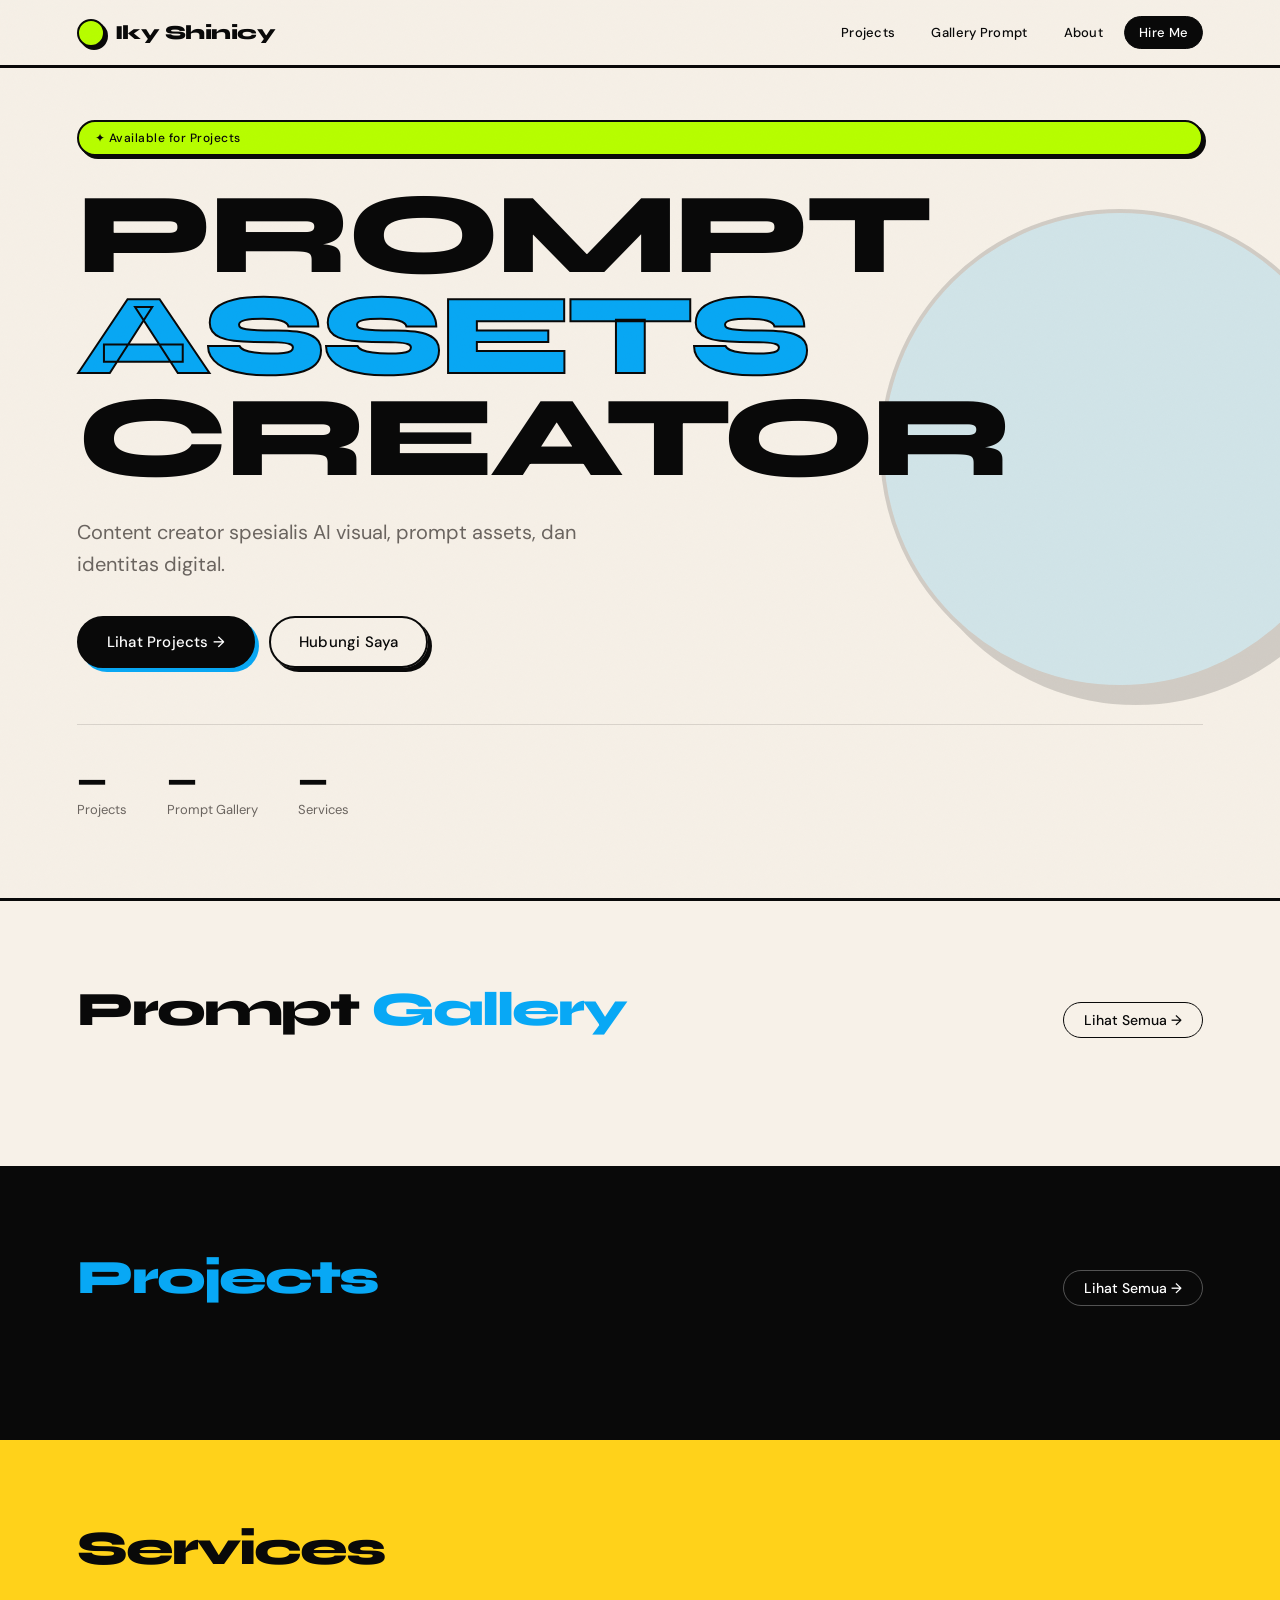
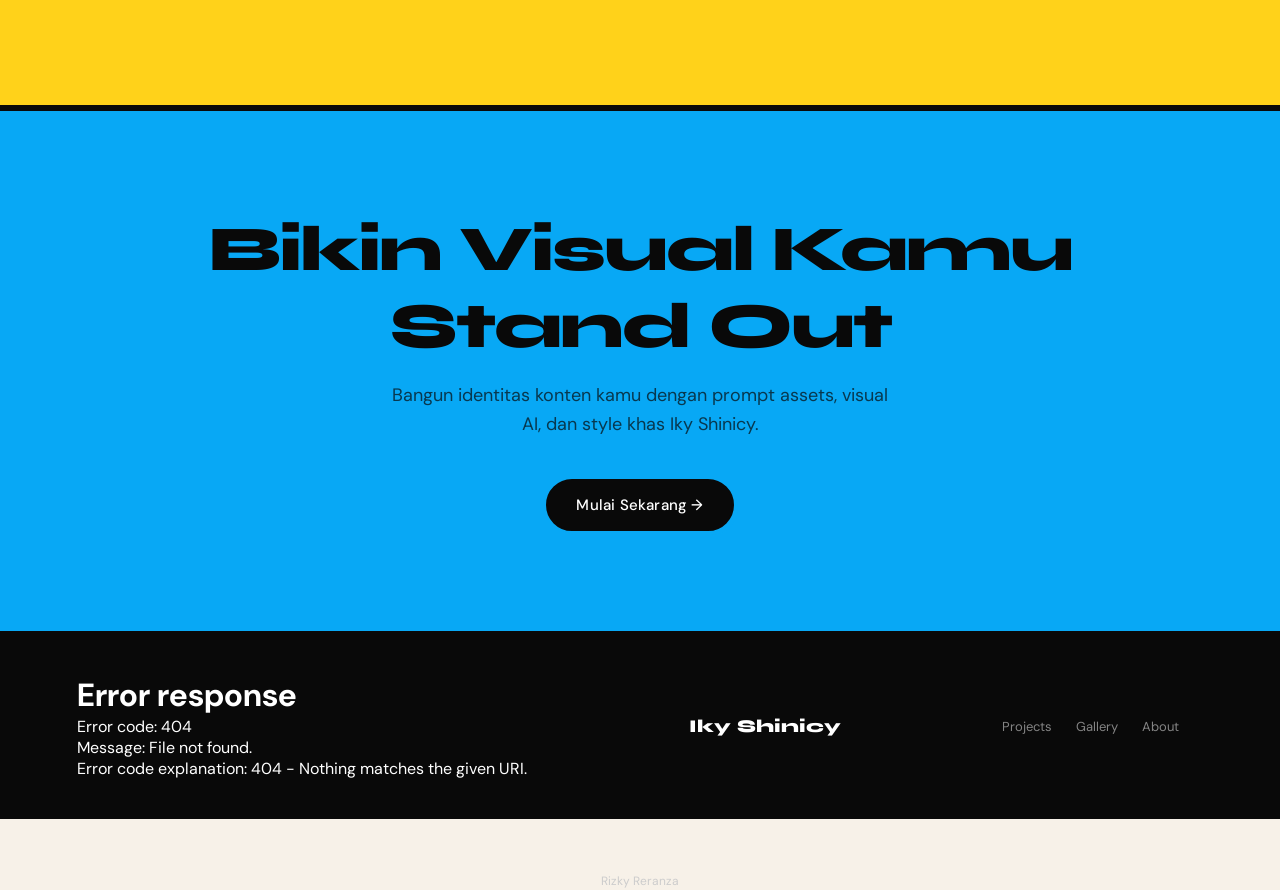
==== index.html @ 07828fc7 "Update index.html" ====
<!DOCTYPE html>
<html lang="id">
<head>
  <meta charset="UTF-8"/>
  <meta name="viewport" content="width=device-width, initial-scale=1.0"/>
  <title>Iky Shinicy — Rizky Reranza</title>
  <meta name="description" content="Website portfolio Iky Shinicy: content creator, prompt assets, AI visual, poster travel, streetwear, dan video prompt."/>
  <link rel="preconnect" href="https://fonts.googleapis.com"/>
  <link rel="preconnect" href="https://fonts.gstatic.com" crossorigin/>
  <link href="https://fonts.googleapis.com/css2?family=Syne:wght@700;800&family=DM+Sans:wght@300;400;500&display=swap" rel="stylesheet"/>
  <style>
    :root {
      --sky: #08A8F5; --lime: #B8FF00; --ink: #090909; --white: #fff;
      --yellow: #FFD21A; --paper: #F7F1E8; --muted: #6b6560;
    }
    *, *::before, *::after { box-sizing: border-box; margin: 0; padding: 0; }
    html { scroll-behavior: smooth; }
    body { font-family: 'DM Sans', sans-serif; background: var(--paper); color: var(--ink); overflow-x: hidden; }
    a { color: inherit; text-decoration: none; }

    .noise { position: fixed; inset: 0; pointer-events: none; opacity: .06; z-index: 9999;
      background-image: url("data:image/svg+xml,%3Csvg viewBox='0 0 200 200' xmlns='http://www.w3.org/2000/svg'%3E%3Cfilter id='n'%3E%3CfeTurbulence type='fractalNoise' baseFrequency='.9' numOctaves='4'/%3E%3C/filter%3E%3Crect width='100%25' height='100%25' filter='url(%23n)'/%3E%3C/svg%3E");
      background-size: 180px; mix-blend-mode: multiply; }

    header { position: fixed; z-index: 1000; top: 0; left: 0; right: 0; display: flex; align-items: center;
      justify-content: space-between; padding: 16px 6vw; background: rgba(247,241,232,.9);
      backdrop-filter: blur(16px); border-bottom: 3px solid var(--ink); }
    .logo { font-family: 'Syne', sans-serif; font-weight: 800; font-size: 20px; letter-spacing: -0.5px;
      display: flex; align-items: center; gap: 10px; }
    .logo-dot { display: inline-block; background: var(--lime); border: 2.5px solid var(--ink);
      border-radius: 50%; width: 28px; height: 28px; box-shadow: 3px 3px 0 var(--ink); }
    nav { display: flex; gap: 6px; align-items: center; }
    nav a { font-size: 13px; font-weight: 500; padding: 7px 14px; border-radius: 999px;
      border: 1.5px solid transparent; transition: all .2s; letter-spacing: .3px; }
    nav a:hover { border-color: var(--ink); background: var(--white); }
    nav .nav-cta { background: var(--ink); color: var(--white); border-color: var(--ink); }
    nav .nav-cta:hover { background: var(--sky); border-color: var(--sky); }
    .menu-btn { display: none; flex-direction: column; gap: 5px; cursor: pointer; padding: 4px; }
    .menu-btn span { display: block; width: 22px; height: 2px; background: var(--ink); border-radius: 2px; transition: .3s; }

    .hero { min-height: 100vh; padding: 120px 6vw 80px; display: flex; flex-direction: column;
      justify-content: center; background: var(--paper); position: relative; overflow: hidden; border-bottom: 3px solid var(--ink); }
    .hero-bg-circle { position: absolute; width: 480px; height: 480px; border-radius: 50%;
      background: var(--sky); right: -80px; top: 50%; transform: translateY(-50%);
      border: 4px solid var(--ink); box-shadow: 16px 16px 0 var(--ink); opacity: .15; }
    .hero-badge { display: inline-flex; align-items: center; gap: 8px; font-size: 12px; font-weight: 500;
      padding: 8px 16px; background: var(--lime); border: 2px solid var(--ink);
      border-radius: 999px; box-shadow: 3px 3px 0 var(--ink); margin-bottom: 28px;
      letter-spacing: .5px; animation: fadeUp .6s ease both; }
    .hero h1 { font-family: 'Syne', sans-serif; font-weight: 800;
      font-size: clamp(52px, 9vw, 120px); line-height: .88; letter-spacing: -4px;
      text-transform: uppercase; max-width: 820px; position: relative; z-index: 2;
      animation: fadeUp .7s .1s ease both; }
    .hero h1 .accent { color: var(--sky); -webkit-text-stroke: 2px var(--ink); }
    .hero-sub { margin-top: 28px; font-size: clamp(16px, 2vw, 20px); line-height: 1.6;
      color: var(--muted); max-width: 520px; font-weight: 400; animation: fadeUp .7s .2s ease both; }
    .hero-actions { display: flex; gap: 14px; margin-top: 36px; flex-wrap: wrap; animation: fadeUp .7s .3s ease both; }
    .btn { display: inline-flex; align-items: center; gap: 8px; font-weight: 500; font-size: 15px;
      padding: 14px 28px; border-radius: 999px; border: 2px solid var(--ink); cursor: pointer;
      transition: all .2s; letter-spacing: .2px; }
    .btn-primary { background: var(--ink); color: var(--white); box-shadow: 4px 4px 0 var(--sky); }
    .btn-primary:hover { transform: translate(-2px, -2px); box-shadow: 6px 6px 0 var(--sky); }
    .btn-secondary { background: transparent; color: var(--ink); box-shadow: 4px 4px 0 var(--ink); }
    .btn-secondary:hover { transform: translate(-2px, -2px); box-shadow: 6px 6px 0 var(--ink); }
    .hero-stats { display: flex; gap: 40px; margin-top: 56px; padding-top: 40px;
      border-top: 1.5px solid rgba(9,9,9,.12); animation: fadeUp .7s .4s ease both; }
    .stat-num { font-family: 'Syne', sans-serif; font-weight: 800; font-size: 32px; line-height: 1; }
    .stat-label { font-size: 13px; color: var(--muted); margin-top: 4px; }

    section { padding: 80px 6vw; }
    .section-header { display: flex; align-items: baseline; justify-content: space-between;
      margin-bottom: 48px; flex-wrap: wrap; gap: 16px; }
    .section-title { font-family: 'Syne', sans-serif; font-weight: 800;
      font-size: clamp(28px, 4vw, 48px); letter-spacing: -2px; }
    .section-title span { color: var(--sky); }
    .see-all { font-size: 14px; font-weight: 500; padding: 8px 20px; border: 1.5px solid var(--ink);
      border-radius: 999px; transition: all .2s; }
    .see-all:hover { background: var(--ink); color: var(--white); }

    .projects-section { background: var(--ink); color: var(--white); border-top: 3px solid var(--ink); border-bottom: 3px solid var(--ink); }
    .projects-section .section-title { color: var(--white); }
    .projects-section .see-all { border-color: rgba(255,255,255,.3); color: var(--white); }
    .projects-section .see-all:hover { background: var(--white); color: var(--ink); }
    .projects-grid { display: grid; grid-template-columns: repeat(auto-fill, minmax(300px, 1fr)); gap: 2px; }
    .project-card { background: rgba(255,255,255,.04); border: 1px solid rgba(255,255,255,.08);
      border-radius: 0; overflow: hidden; transition: all .25s; cursor: pointer; position: relative; }
    .project-card:hover { background: rgba(255,255,255,.09); transform: translateY(-3px); }
    .project-img { width: 100%; aspect-ratio: 16/10; background: rgba(255,255,255,.06);
      display: flex; align-items: center; justify-content: center; font-size: 48px;
      overflow: hidden; position: relative; }
    .project-img img { width: 100%; height: 100%; object-fit: cover; }
    .project-img .placeholder { position: absolute; inset: 0; display: flex; align-items: center;
      justify-content: center; font-size: 48px; }
    .project-body { padding: 20px 24px 24px; }
    .project-cat { font-size: 11px; font-weight: 500; letter-spacing: 1px; text-transform: uppercase;
      color: var(--sky); margin-bottom: 8px; }
    .project-title { font-family: 'Syne', sans-serif; font-weight: 800; font-size: 20px;
      letter-spacing: -0.5px; margin-bottom: 8px; }
    .project-desc { font-size: 14px; color: rgba(255,255,255,.55); line-height: 1.6; }
    .project-link { display: inline-flex; align-items: center; gap: 6px; margin-top: 16px;
      font-size: 13px; font-weight: 500; color: var(--lime); }
    .project-link::after { content: '→'; transition: transform .2s; }
    .project-card:hover .project-link::after { transform: translateX(4px); }

    .gallery-section { background: var(--paper); }
    .gallery-grid { display: grid; grid-template-columns: repeat(auto-fill, minmax(240px, 1fr)); gap: 16px; }
    .gallery-card { border: 2px solid var(--ink); border-radius: 12px; overflow: hidden;
      cursor: pointer; transition: all .25s; box-shadow: 4px 4px 0 var(--ink); background: var(--white); }
    .gallery-card:hover { transform: translate(-3px, -3px); box-shadow: 7px 7px 0 var(--ink); }
    .gallery-img { width: 100%; aspect-ratio: 1; background: #e8e2d8; display: flex;
      align-items: center; justify-content: center; font-size: 36px; overflow: hidden; position: relative; }
    .gallery-img img { width: 100%; height: 100%; object-fit: cover; }
    .gallery-img .placeholder { position: absolute; inset: 0; display: flex; align-items: center; justify-content: center; }
    .gallery-body { padding: 14px 16px; border-top: 2px solid var(--ink); }
    .gallery-cat { font-size: 11px; font-weight: 500; letter-spacing: 1px; text-transform: uppercase;
      color: var(--muted); margin-bottom: 4px; }
    .gallery-title { font-family: 'Syne', sans-serif; font-weight: 700; font-size: 15px; letter-spacing: -0.3px; }

    .services-section { background: var(--yellow); border-top: 3px solid var(--ink); border-bottom: 3px solid var(--ink); }
    .services-grid { display: grid; grid-template-columns: repeat(auto-fill, minmax(240px, 1fr)); gap: 16px; }
    .service-card { background: var(--white); border: 2px solid var(--ink); border-radius: 16px;
      padding: 28px 24px; box-shadow: 5px 5px 0 var(--ink); transition: all .2s; }
    .service-card:hover { transform: translate(-3px, -3px); box-shadow: 8px 8px 0 var(--ink); }
    .service-icon { font-size: 32px; margin-bottom: 16px; }
    .service-title { font-family: 'Syne', sans-serif; font-weight: 800; font-size: 18px;
      letter-spacing: -0.5px; margin-bottom: 10px; }
    .service-desc { font-size: 14px; color: var(--muted); line-height: 1.6; margin-bottom: 20px; }
    .service-label { display: inline-block; font-size: 12px; font-weight: 500; padding: 6px 14px;
      background: var(--ink); color: var(--white); border-radius: 999px; }

    .cta-section { background: var(--sky); border-top: 3px solid var(--ink);
      text-align: center; padding: 100px 6vw; }
    .cta-section h2 { font-family: 'Syne', sans-serif; font-weight: 800;
      font-size: clamp(32px, 5vw, 64px); letter-spacing: -2px; margin-bottom: 16px; }
    .cta-section p { font-size: 18px; color: rgba(9,9,9,.7); max-width: 500px;
      margin: 0 auto 40px; line-height: 1.6; }

    footer { background: var(--ink); color: var(--white); padding: 40px 6vw;
      display: flex; justify-content: space-between; align-items: center;
      border-top: 3px solid var(--ink); flex-wrap: wrap; gap: 16px; }
    .footer-logo { font-family: 'Syne', sans-serif; font-weight: 800; font-size: 18px; }
    .footer-links { display: flex; gap: 24px; font-size: 13px; color: rgba(255,255,255,.5); }
    .footer-links a:hover { color: var(--white); }

    @keyframes fadeUp { from { opacity: 0; transform: translateY(20px); } to { opacity: 1; transform: translateY(0); } }
    .fade-in { opacity: 0; transform: translateY(24px); transition: opacity .6s ease, transform .6s ease; }
    .fade-in.visible { opacity: 1; transform: none; }

    @media (max-width: 768px) {
      nav { display: none; }
      nav.open { display: flex; flex-direction: column; position: absolute; top: 100%; left: 0; right: 0;
        background: var(--paper); padding: 20px 6vw; border-bottom: 3px solid var(--ink); gap: 8px; }
      nav.open a { padding: 12px 16px; border-radius: 8px; }
      .menu-btn { display: flex; }
      .hero-stats { gap: 24px; }
      .hero h1 { letter-spacing: -2px; }
      footer { flex-direction: column; align-items: flex-start; }
    }
  </style>
</head>
<body>
<div class="noise"></div>

<header>
  <div class="logo">
    <span class="logo-dot"></span>
    Iky Shinicy
  </div>
  <nav id="main-nav">
    <a href="projects.html">Projects</a>
    <a href="galleryprompt.html">Gallery Prompt</a>
    <a href="about.html">About</a>
    <a href="mailto:hello@ikyshinicy.com" class="nav-cta">Hire Me</a>
  </nav>
  <div class="menu-btn" id="menu-btn" onclick="toggleMenu()">
    <span></span><span></span><span></span>
  </div>
</header>

<main>
  <section class="hero">
    <div class="hero-bg-circle"></div>
    <div class="hero-badge">✦ Available for Projects</div>
    <h1>Prompt<br><span class="accent">Assets</span><br>Creator</h1>
    <p class="hero-sub" id="hero-bio">Content creator spesialis AI visual, prompt assets, dan identitas digital.</p>
    <div class="hero-actions">
      <a href="projects.html" class="btn btn-primary">Lihat Projects →</a>
      <a href="mailto:hello@ikyshinicy.com" class="btn btn-secondary">Hubungi Saya</a>
    </div>
    <div class="hero-stats">
      <div>
        <div class="stat-num" id="stat-projects">—</div>
        <div class="stat-label">Projects</div>
      </div>
      <div>
        <div class="stat-num" id="stat-gallery">—</div>
        <div class="stat-label">Prompt Gallery</div>
      </div>
      <div>
        <div class="stat-num" id="stat-services">—</div>
        <div class="stat-label">Services</div>
      </div>
    </div>
  </section>

  <!-- Gallery Prompt di atas -->
  <section class="gallery-section fade-in">
    <div class="section-header">
      <h2 class="section-title">Prompt <span>Gallery</span></h2>
      <a href="galleryprompt.html" class="see-all">Lihat Semua →</a>
    </div>
    <div class="gallery-grid" id="gallery-preview"></div>
  </section>

  <!-- Projects di bawah -->
  <section class="projects-section fade-in">
    <div class="section-header">
      <h2 class="section-title"><span>Projects</span></h2>
      <a href="projects.html" class="see-all">Lihat Semua →</a>
    </div>
    <div class="projects-grid" id="projects-preview"></div>
  </section>

  <section class="services-section fade-in">
    <div class="section-header">
      <h2 class="section-title">Services</h2>
    </div>
    <div class="services-grid" id="services-grid"></div>
  </section>

  <section class="cta-section fade-in">
    <h2>Bikin Visual Kamu<br>Stand Out</h2>
    <p id="cta-bio">Bangun identitas konten kamu dengan prompt assets, visual AI, dan style khas Iky Shinicy.</p>
    <a href="mailto:hello@ikyshinicy.com" class="btn btn-primary" id="cta-email">Mulai Sekarang →</a>
  </section>
</main>

<footer>
 <div id="support-section"></div>
  <div class="footer-logo">Iky Shinicy</div>
  <div class="footer-links">
    <a href="projects.html">Projects</a>
    <a href="galleryprompt.html">Gallery</a>
    <a href="about.html">About</a>
    <span id="footer-copy"></span>
  </div>
</footer>

<script src="data.js"></script>
<script>
  function init() {
    const d = SITE_DATA;

    document.getElementById('hero-bio').textContent = d.profile.bio;
    document.getElementById('stat-projects').textContent = d.projects.length + '+';
    document.getElementById('stat-gallery').textContent = d.galleryprompt.length + '+';
    document.getElementById('stat-services').textContent = d.services.length;
    document.getElementById('cta-email').href = 'mailto:' + d.profile.email;
    document.getElementById('footer-copy').textContent = '© 2026 ' + d.profile.name;

    // Projects preview (max 3 featured)
    const featured = d.projects.filter(p => p.featured).slice(0, 3);
    document.getElementById('projects-preview').innerHTML = featured.map(p => `
      <a href="${p.link}" class="project-card" ${p.link !== '#' ? 'target="_blank"' : ''}>
        <div class="project-img">
          ${p.image ? `<img src="${p.image}" alt="${p.title}" onerror="this.style.display='none'">` : ''}
          <div class="placeholder"></div>
        </div>
        <div class="project-body">
          <div class="project-cat">${p.category} · ${p.year}</div>
          <div class="project-title">${p.title}</div>
          <div class="project-desc">${p.desc}</div>
          <div class="project-link">Lihat Project</div>
        </div>
      </a>
    `).join('');

    // Gallery preview (max 4)
    const galleryPreview = d.galleryprompt.slice(0, 4);
    document.getElementById('gallery-preview').innerHTML = galleryPreview.map(g => `
      <a href="galleryprompt.html" class="gallery-card">
        <div class="gallery-img">
          ${g.image ? `<img src="${g.image}" alt="${g.title}" onerror="this.style.display='none'">` : ''}
          <div class="placeholder"></div>
        </div>
        <div class="gallery-body">
          <div class="gallery-cat">${g.category}</div>
          <div class="gallery-title">${g.title}</div>
        </div>
      </a>
    `).join('');

    // Services
    document.getElementById('services-grid').innerHTML = d.services.map(s => `
      <div class="service-card">
        <div class="service-icon">${s.icon}</div>
        <div class="service-title">${s.title}</div>
        <div class="service-desc">${s.desc}</div>
        <span class="service-label">${s.label}</span>
      </div>
    `).join('');
  }

  const observer = new IntersectionObserver(els => {
    els.forEach(el => { if (el.isIntersecting) el.target.classList.add('visible'); });
  }, { threshold: 0.1 });
  document.querySelectorAll('.fade-in').forEach(el => observer.observe(el));

  function toggleMenu() {
    document.getElementById('main-nav').classList.toggle('open');
  }

  init();
</script>

<div style="text-align: center; margin-top: 50px;">
  <a href="admin.html" style="text-decoration: none; color: #ccc; font-size: 12px;">Rizky Reranza</a>
</div>
<div id="support-section"></div>
<script>
  fetch('/support-section.html')
    .then(r => r.text())
    .then(html => {
      document.getElementById('support-section').innerHTML = html;
    });
</script>
<script src="data.js"></script>
</script>
</body>
</html>
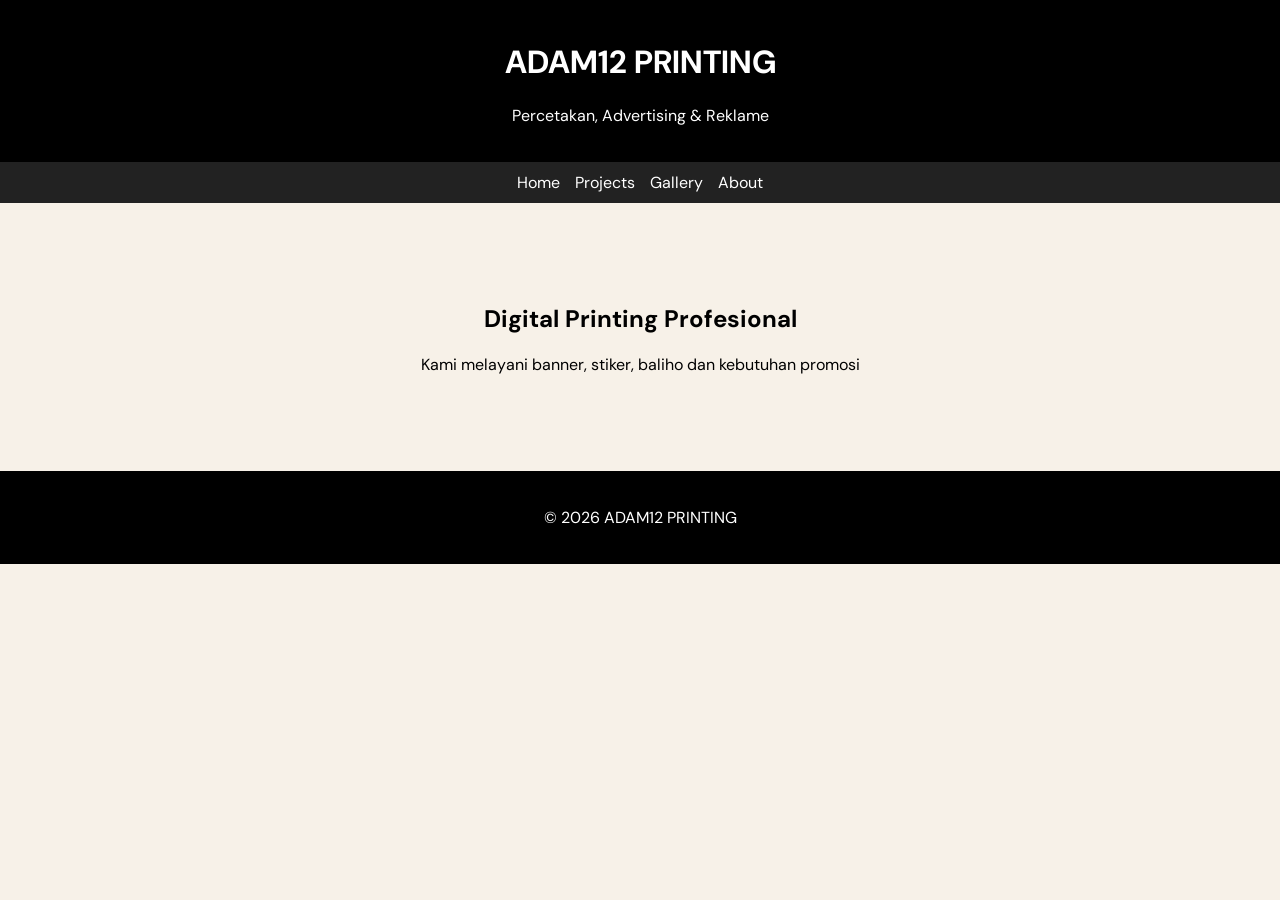
==== commit 65b243d8: "Update index.html" ====
--- a/index.html
+++ b/index.html
@@ -1,330 +1,65 @@
 <!DOCTYPE html>
 <html lang="id">
 <head>
-  <meta charset="UTF-8"/>
-  <meta name="viewport" content="width=device-width, initial-scale=1.0"/>
-  <title>Iky Shinicy — Rizky Reranza</title>
-  <meta name="description" content="Website portfolio Iky Shinicy: content creator, prompt assets, AI visual, poster travel, streetwear, dan video prompt."/>
-  <link rel="preconnect" href="https://fonts.googleapis.com"/>
-  <link rel="preconnect" href="https://fonts.gstatic.com" crossorigin/>
-  <link href="https://fonts.googleapis.com/css2?family=Syne:wght@700;800&family=DM+Sans:wght@300;400;500&display=swap" rel="stylesheet"/>
-  <style>
-    :root {
-      --sky: #08A8F5; --lime: #B8FF00; --ink: #090909; --white: #fff;
-      --yellow: #FFD21A; --paper: #F7F1E8; --muted: #6b6560;
-    }
-    *, *::before, *::after { box-sizing: border-box; margin: 0; padding: 0; }
-    html { scroll-behavior: smooth; }
-    body { font-family: 'DM Sans', sans-serif; background: var(--paper); color: var(--ink); overflow-x: hidden; }
-    a { color: inherit; text-decoration: none; }
+<meta charset="UTF-8"/>
+<meta name="viewport" content="width=device-width, initial-scale=1.0"/>
+<title>ADAM12 PRINTING</title>
+<meta name="description" content="ADAM12 PRINTING: Percetakan, Advertising, dan Reklame profesional."/>
+<link href="https://fonts.googleapis.com/css2?family=Syne:wght@700;800&family=DM+Sans:wght@300;400;500&display=swap" rel="stylesheet"/>
+<style>
+body{font-family:'DM Sans',sans-serif;margin:0;background:#F7F1E8}
+header{padding:20px;background:#000;color:#fff;text-align:center}
+nav{display:flex;justify-content:center;gap:15px;background:#222;padding:10px}
+nav a{color:#fff;text-decoration:none}
+.hero{padding:80px;text-align:center}
+footer{text-align:center;padding:20px;background:#000;color:#fff}
+</style>
+</head>
 
-    .noise { position: fixed; inset: 0; pointer-events: none; opacity: .06; z-index: 9999;
-      background-image: url("data:image/svg+xml,%3Csvg viewBox='0 0 200 200' xmlns='http://www.w3.org/2000/svg'%3E%3Cfilter id='n'%3E%3CfeTurbulence type='fractalNoise' baseFrequency='.9' numOctaves='4'/%3E%3C/filter%3E%3Crect width='100%25' height='100%25' filter='url(%23n)'/%3E%3C/svg%3E");
-      background-size: 180px; mix-blend-mode: multiply; }
-
-    header { position: fixed; z-index: 1000; top: 0; left: 0; right: 0; display: flex; align-items: center;
-      justify-content: space-between; padding: 16px 6vw; background: rgba(247,241,232,.9);
-      backdrop-filter: blur(16px); border-bottom: 3px solid var(--ink); }
-    .logo { font-family: 'Syne', sans-serif; font-weight: 800; font-size: 20px; letter-spacing: -0.5px;
-      display: flex; align-items: center; gap: 10px; }
-    .logo-dot { display: inline-block; background: var(--lime); border: 2.5px solid var(--ink);
-      border-radius: 50%; width: 28px; height: 28px; box-shadow: 3px 3px 0 var(--ink); }
-    nav { display: flex; gap: 6px; align-items: center; }
-    nav a { font-size: 13px; font-weight: 500; padding: 7px 14px; border-radius: 999px;
-      border: 1.5px solid transparent; transition: all .2s; letter-spacing: .3px; }
-    nav a:hover { border-color: var(--ink); background: var(--white); }
-    nav .nav-cta { background: var(--ink); color: var(--white); border-color: var(--ink); }
-    nav .nav-cta:hover { background: var(--sky); border-color: var(--sky); }
-    .menu-btn { display: none; flex-direction: column; gap: 5px; cursor: pointer; padding: 4px; }
-    .menu-btn span { display: block; width: 22px; height: 2px; background: var(--ink); border-radius: 2px; transition: .3s; }
-
-    .hero { min-height: 100vh; padding: 120px 6vw 80px; display: flex; flex-direction: column;
-      justify-content: center; background: var(--paper); position: relative; overflow: hidden; border-bottom: 3px solid var(--ink); }
-    .hero-bg-circle { position: absolute; width: 480px; height: 480px; border-radius: 50%;
-      background: var(--sky); right: -80px; top: 50%; transform: translateY(-50%);
-      border: 4px solid var(--ink); box-shadow: 16px 16px 0 var(--ink); opacity: .15; }
-    .hero-badge { display: inline-flex; align-items: center; gap: 8px; font-size: 12px; font-weight: 500;
-      padding: 8px 16px; background: var(--lime); border: 2px solid var(--ink);
-      border-radius: 999px; box-shadow: 3px 3px 0 var(--ink); margin-bottom: 28px;
-      letter-spacing: .5px; animation: fadeUp .6s ease both; }
-    .hero h1 { font-family: 'Syne', sans-serif; font-weight: 800;
-      font-size: clamp(52px, 9vw, 120px); line-height: .88; letter-spacing: -4px;
-      text-transform: uppercase; max-width: 820px; position: relative; z-index: 2;
-      animation: fadeUp .7s .1s ease both; }
-    .hero h1 .accent { color: var(--sky); -webkit-text-stroke: 2px var(--ink); }
-    .hero-sub { margin-top: 28px; font-size: clamp(16px, 2vw, 20px); line-height: 1.6;
-      color: var(--muted); max-width: 520px; font-weight: 400; animation: fadeUp .7s .2s ease both; }
-    .hero-actions { display: flex; gap: 14px; margin-top: 36px; flex-wrap: wrap; animation: fadeUp .7s .3s ease both; }
-    .btn { display: inline-flex; align-items: center; gap: 8px; font-weight: 500; font-size: 15px;
-      padding: 14px 28px; border-radius: 999px; border: 2px solid var(--ink); cursor: pointer;
-      transition: all .2s; letter-spacing: .2px; }
-    .btn-primary { background: var(--ink); color: var(--white); box-shadow: 4px 4px 0 var(--sky); }
-    .btn-primary:hover { transform: translate(-2px, -2px); box-shadow: 6px 6px 0 var(--sky); }
-    .btn-secondary { background: transparent; color: var(--ink); box-shadow: 4px 4px 0 var(--ink); }
-    .btn-secondary:hover { transform: translate(-2px, -2px); box-shadow: 6px 6px 0 var(--ink); }
-    .hero-stats { display: flex; gap: 40px; margin-top: 56px; padding-top: 40px;
-      border-top: 1.5px solid rgba(9,9,9,.12); animation: fadeUp .7s .4s ease both; }
-    .stat-num { font-family: 'Syne', sans-serif; font-weight: 800; font-size: 32px; line-height: 1; }
-    .stat-label { font-size: 13px; color: var(--muted); margin-top: 4px; }
-
-    section { padding: 80px 6vw; }
-    .section-header { display: flex; align-items: baseline; justify-content: space-between;
-      margin-bottom: 48px; flex-wrap: wrap; gap: 16px; }
-    .section-title { font-family: 'Syne', sans-serif; font-weight: 800;
-      font-size: clamp(28px, 4vw, 48px); letter-spacing: -2px; }
-    .section-title span { color: var(--sky); }
-    .see-all { font-size: 14px; font-weight: 500; padding: 8px 20px; border: 1.5px solid var(--ink);
-      border-radius: 999px; transition: all .2s; }
-    .see-all:hover { background: var(--ink); color: var(--white); }
-
-    .projects-section { background: var(--ink); color: var(--white); border-top: 3px solid var(--ink); border-bottom: 3px solid var(--ink); }
-    .projects-section .section-title { color: var(--white); }
-    .projects-section .see-all { border-color: rgba(255,255,255,.3); color: var(--white); }
-    .projects-section .see-all:hover { background: var(--white); color: var(--ink); }
-    .projects-grid { display: grid; grid-template-columns: repeat(auto-fill, minmax(300px, 1fr)); gap: 2px; }
-    .project-card { background: rgba(255,255,255,.04); border: 1px solid rgba(255,255,255,.08);
-      border-radius: 0; overflow: hidden; transition: all .25s; cursor: pointer; position: relative; }
-    .project-card:hover { background: rgba(255,255,255,.09); transform: translateY(-3px); }
-    .project-img { width: 100%; aspect-ratio: 16/10; background: rgba(255,255,255,.06);
-      display: flex; align-items: center; justify-content: center; font-size: 48px;
-      overflow: hidden; position: relative; }
-    .project-img img { width: 100%; height: 100%; object-fit: cover; }
-    .project-img .placeholder { position: absolute; inset: 0; display: flex; align-items: center;
-      justify-content: center; font-size: 48px; }
-    .project-body { padding: 20px 24px 24px; }
-    .project-cat { font-size: 11px; font-weight: 500; letter-spacing: 1px; text-transform: uppercase;
-      color: var(--sky); margin-bottom: 8px; }
-    .project-title { font-family: 'Syne', sans-serif; font-weight: 800; font-size: 20px;
-      letter-spacing: -0.5px; margin-bottom: 8px; }
-    .project-desc { font-size: 14px; color: rgba(255,255,255,.55); line-height: 1.6; }
-    .project-link { display: inline-flex; align-items: center; gap: 6px; margin-top: 16px;
-      font-size: 13px; font-weight: 500; color: var(--lime); }
-    .project-link::after { content: '→'; transition: transform .2s; }
-    .project-card:hover .project-link::after { transform: translateX(4px); }
-
-    .gallery-section { background: var(--paper); }
-    .gallery-grid { display: grid; grid-template-columns: repeat(auto-fill, minmax(240px, 1fr)); gap: 16px; }
-    .gallery-card { border: 2px solid var(--ink); border-radius: 12px; overflow: hidden;
-      cursor: pointer; transition: all .25s; box-shadow: 4px 4px 0 var(--ink); background: var(--white); }
-    .gallery-card:hover { transform: translate(-3px, -3px); box-shadow: 7px 7px 0 var(--ink); }
-    .gallery-img { width: 100%; aspect-ratio: 1; background: #e8e2d8; display: flex;
-      align-items: center; justify-content: center; font-size: 36px; overflow: hidden; position: relative; }
-    .gallery-img img { width: 100%; height: 100%; object-fit: cover; }
-    .gallery-img .placeholder { position: absolute; inset: 0; display: flex; align-items: center; justify-content: center; }
-    .gallery-body { padding: 14px 16px; border-top: 2px solid var(--ink); }
-    .gallery-cat { font-size: 11px; font-weight: 500; letter-spacing: 1px; text-transform: uppercase;
-      color: var(--muted); margin-bottom: 4px; }
-    .gallery-title { font-family: 'Syne', sans-serif; font-weight: 700; font-size: 15px; letter-spacing: -0.3px; }
-
-    .services-section { background: var(--yellow); border-top: 3px solid var(--ink); border-bottom: 3px solid var(--ink); }
-    .services-grid { display: grid; grid-template-columns: repeat(auto-fill, minmax(240px, 1fr)); gap: 16px; }
-    .service-card { background: var(--white); border: 2px solid var(--ink); border-radius: 16px;
-      padding: 28px 24px; box-shadow: 5px 5px 0 var(--ink); transition: all .2s; }
-    .service-card:hover { transform: translate(-3px, -3px); box-shadow: 8px 8px 0 var(--ink); }
-    .service-icon { font-size: 32px; margin-bottom: 16px; }
-    .service-title { font-family: 'Syne', sans-serif; font-weight: 800; font-size: 18px;
-      letter-spacing: -0.5px; margin-bottom: 10px; }
-    .service-desc { font-size: 14px; color: var(--muted); line-height: 1.6; margin-bottom: 20px; }
-    .service-label { display: inline-block; font-size: 12px; font-weight: 500; padding: 6px 14px;
-      background: var(--ink); color: var(--white); border-radius: 999px; }
-
-    .cta-section { background: var(--sky); border-top: 3px solid var(--ink);
-      text-align: center; padding: 100px 6vw; }
-    .cta-section h2 { font-family: 'Syne', sans-serif; font-weight: 800;
-      font-size: clamp(32px, 5vw, 64px); letter-spacing: -2px; margin-bottom: 16px; }
-    .cta-section p { font-size: 18px; color: rgba(9,9,9,.7); max-width: 500px;
-      margin: 0 auto 40px; line-height: 1.6; }
-
-    footer { background: var(--ink); color: var(--white); padding: 40px 6vw;
-      display: flex; justify-content: space-between; align-items: center;
-      border-top: 3px solid var(--ink); flex-wrap: wrap; gap: 16px; }
-    .footer-logo { font-family: 'Syne', sans-serif; font-weight: 800; font-size: 18px; }
-    .footer-links { display: flex; gap: 24px; font-size: 13px; color: rgba(255,255,255,.5); }
-    .footer-links a:hover { color: var(--white); }
-
-    @keyframes fadeUp { from { opacity: 0; transform: translateY(20px); } to { opacity: 1; transform: translateY(0); } }
-    .fade-in { opacity: 0; transform: translateY(24px); transition: opacity .6s ease, transform .6s ease; }
-    .fade-in.visible { opacity: 1; transform: none; }
-
-    @media (max-width: 768px) {
-      nav { display: none; }
-      nav.open { display: flex; flex-direction: column; position: absolute; top: 100%; left: 0; right: 0;
-        background: var(--paper); padding: 20px 6vw; border-bottom: 3px solid var(--ink); gap: 8px; }
-      nav.open a { padding: 12px 16px; border-radius: 8px; }
-      .menu-btn { display: flex; }
-      .hero-stats { gap: 24px; }
-      .hero h1 { letter-spacing: -2px; }
-      footer { flex-direction: column; align-items: flex-start; }
-    }
-  </style>
-</head>
 <body>
-<div class="noise"></div>
 
 <header>
-  <div class="logo">
-    <span class="logo-dot"></span>
-    Iky Shinicy
-  </div>
-  <nav id="main-nav">
-    <a href="projects.html">Projects</a>
-    <a href="galleryprompt.html">Gallery Prompt</a>
-    <a href="about.html">About</a>
-    <a href="mailto:hello@ikyshinicy.com" class="nav-cta">Hire Me</a>
-  </nav>
-  <div class="menu-btn" id="menu-btn" onclick="toggleMenu()">
-    <span></span><span></span><span></span>
-  </div>
+<h1>ADAM12 PRINTING</h1>
+<p>Percetakan, Advertising & Reklame</p>
 </header>
 
-<main>
-  <section class="hero">
-    <div class="hero-bg-circle"></div>
-    <div class="hero-badge">✦ Available for Projects</div>
-    <h1>Prompt<br><span class="accent">Assets</span><br>Creator</h1>
-    <p class="hero-sub" id="hero-bio">Content creator spesialis AI visual, prompt assets, dan identitas digital.</p>
-    <div class="hero-actions">
-      <a href="projects.html" class="btn btn-primary">Lihat Projects →</a>
-      <a href="mailto:hello@ikyshinicy.com" class="btn btn-secondary">Hubungi Saya</a>
-    </div>
-    <div class="hero-stats">
-      <div>
-        <div class="stat-num" id="stat-projects">—</div>
-        <div class="stat-label">Projects</div>
-      </div>
-      <div>
-        <div class="stat-num" id="stat-gallery">—</div>
-        <div class="stat-label">Prompt Gallery</div>
-      </div>
-      <div>
-        <div class="stat-num" id="stat-services">—</div>
-        <div class="stat-label">Services</div>
-      </div>
-    </div>
-  </section>
+<nav>
+<a href="index.html">Home</a>
+<a href="projects.html">Projects</a>
+<a href="gallery.html">Gallery</a>
+<a href="about.html">About</a>
+</nav>
 
-  <!-- Gallery Prompt di atas -->
-  <section class="gallery-section fade-in">
-    <div class="section-header">
-      <h2 class="section-title">Prompt <span>Gallery</span></h2>
-      <a href="galleryprompt.html" class="see-all">Lihat Semua →</a>
-    </div>
-    <div class="gallery-grid" id="gallery-preview"></div>
-  </section>
+<section class="hero">
+<h2>Digital Printing Profesional</h2>
+<p>Kami melayani banner, stiker, baliho dan kebutuhan promosi</p>
+</section>
 
-  <!-- Projects di bawah -->
-  <section class="projects-section fade-in">
-    <div class="section-header">
-      <h2 class="section-title"><span>Projects</span></h2>
-      <a href="projects.html" class="see-all">Lihat Semua →</a>
-    </div>
-    <div class="projects-grid" id="projects-preview"></div>
-  </section>
-
-  <section class="services-section fade-in">
-    <div class="section-header">
-      <h2 class="section-title">Services</h2>
-    </div>
-    <div class="services-grid" id="services-grid"></div>
-  </section>
-
-  <section class="cta-section fade-in">
-    <h2>Bikin Visual Kamu<br>Stand Out</h2>
-    <p id="cta-bio">Bangun identitas konten kamu dengan prompt assets, visual AI, dan style khas Iky Shinicy.</p>
-    <a href="mailto:hello@ikyshinicy.com" class="btn btn-primary" id="cta-email">Mulai Sekarang →</a>
-  </section>
-</main>
+<section id="projects-preview"></section>
+<section id="gallery-preview"></section>
 
 <footer>
- <div id="support-section"></div>
-  <div class="footer-logo">Iky Shinicy</div>
-  <div class="footer-links">
-    <a href="projects.html">Projects</a>
-    <a href="galleryprompt.html">Gallery</a>
-    <a href="about.html">About</a>
-    <span id="footer-copy"></span>
-  </div>
+<p>© 2026 ADAM12 PRINTING</p>
 </footer>
 
 <script src="data.js"></script>
 <script>
-  function init() {
-    const d = SITE_DATA;
+if(typeof projects!=="undefined"){
+document.getElementById("projects-preview").innerHTML=projects.map(p=>`
+<div>
+<img src="${p.image}" width="150">
+<p>${p.title}</p>
+</div>`).join('');
+}
 
-    document.getElementById('hero-bio').textContent = d.profile.bio;
-    document.getElementById('stat-projects').textContent = d.projects.length + '+';
-    document.getElementById('stat-gallery').textContent = d.galleryprompt.length + '+';
-    document.getElementById('stat-services').textContent = d.services.length;
-    document.getElementById('cta-email').href = 'mailto:' + d.profile.email;
-    document.getElementById('footer-copy').textContent = '© 2026 ' + d.profile.name;
-
-    // Projects preview (max 3 featured)
-    const featured = d.projects.filter(p => p.featured).slice(0, 3);
-    document.getElementById('projects-preview').innerHTML = featured.map(p => `
-      <a href="${p.link}" class="project-card" ${p.link !== '#' ? 'target="_blank"' : ''}>
-        <div class="project-img">
-          ${p.image ? `<img src="${p.image}" alt="${p.title}" onerror="this.style.display='none'">` : ''}
-          <div class="placeholder"></div>
-        </div>
-        <div class="project-body">
-          <div class="project-cat">${p.category} · ${p.year}</div>
-          <div class="project-title">${p.title}</div>
-          <div class="project-desc">${p.desc}</div>
-          <div class="project-link">Lihat Project</div>
-        </div>
-      </a>
-    `).join('');
-
-    // Gallery preview (max 4)
-    const galleryPreview = d.galleryprompt.slice(0, 4);
-    document.getElementById('gallery-preview').innerHTML = galleryPreview.map(g => `
-      <a href="galleryprompt.html" class="gallery-card">
-        <div class="gallery-img">
-          ${g.image ? `<img src="${g.image}" alt="${g.title}" onerror="this.style.display='none'">` : ''}
-          <div class="placeholder"></div>
-        </div>
-        <div class="gallery-body">
-          <div class="gallery-cat">${g.category}</div>
-          <div class="gallery-title">${g.title}</div>
-        </div>
-      </a>
-    `).join('');
-
-    // Services
-    document.getElementById('services-grid').innerHTML = d.services.map(s => `
-      <div class="service-card">
-        <div class="service-icon">${s.icon}</div>
-        <div class="service-title">${s.title}</div>
-        <div class="service-desc">${s.desc}</div>
-        <span class="service-label">${s.label}</span>
-      </div>
-    `).join('');
-  }
-
-  const observer = new IntersectionObserver(els => {
-    els.forEach(el => { if (el.isIntersecting) el.target.classList.add('visible'); });
-  }, { threshold: 0.1 });
-  document.querySelectorAll('.fade-in').forEach(el => observer.observe(el));
-
-  function toggleMenu() {
-    document.getElementById('main-nav').classList.toggle('open');
-  }
-
-  init();
+if(typeof gallery!=="undefined"){
+document.getElementById("gallery-preview").innerHTML=gallery.map(g=>`
+<div>
+<img src="${g.image}" width="150">
+<p>${g.title}</p>
+</div>`).join('');
+}
 </script>
 
-<div style="text-align: center; margin-top: 50px;">
-  <a href="admin.html" style="text-decoration: none; color: #ccc; font-size: 12px;">Rizky Reranza</a>
-</div>
-<div id="support-section"></div>
-<script>
-  fetch('/support-section.html')
-    .then(r => r.text())
-    .then(html => {
-      document.getElementById('support-section').innerHTML = html;
-    });
-</script>
-<script src="data.js"></script>
-</script>
 </body>
 </html>
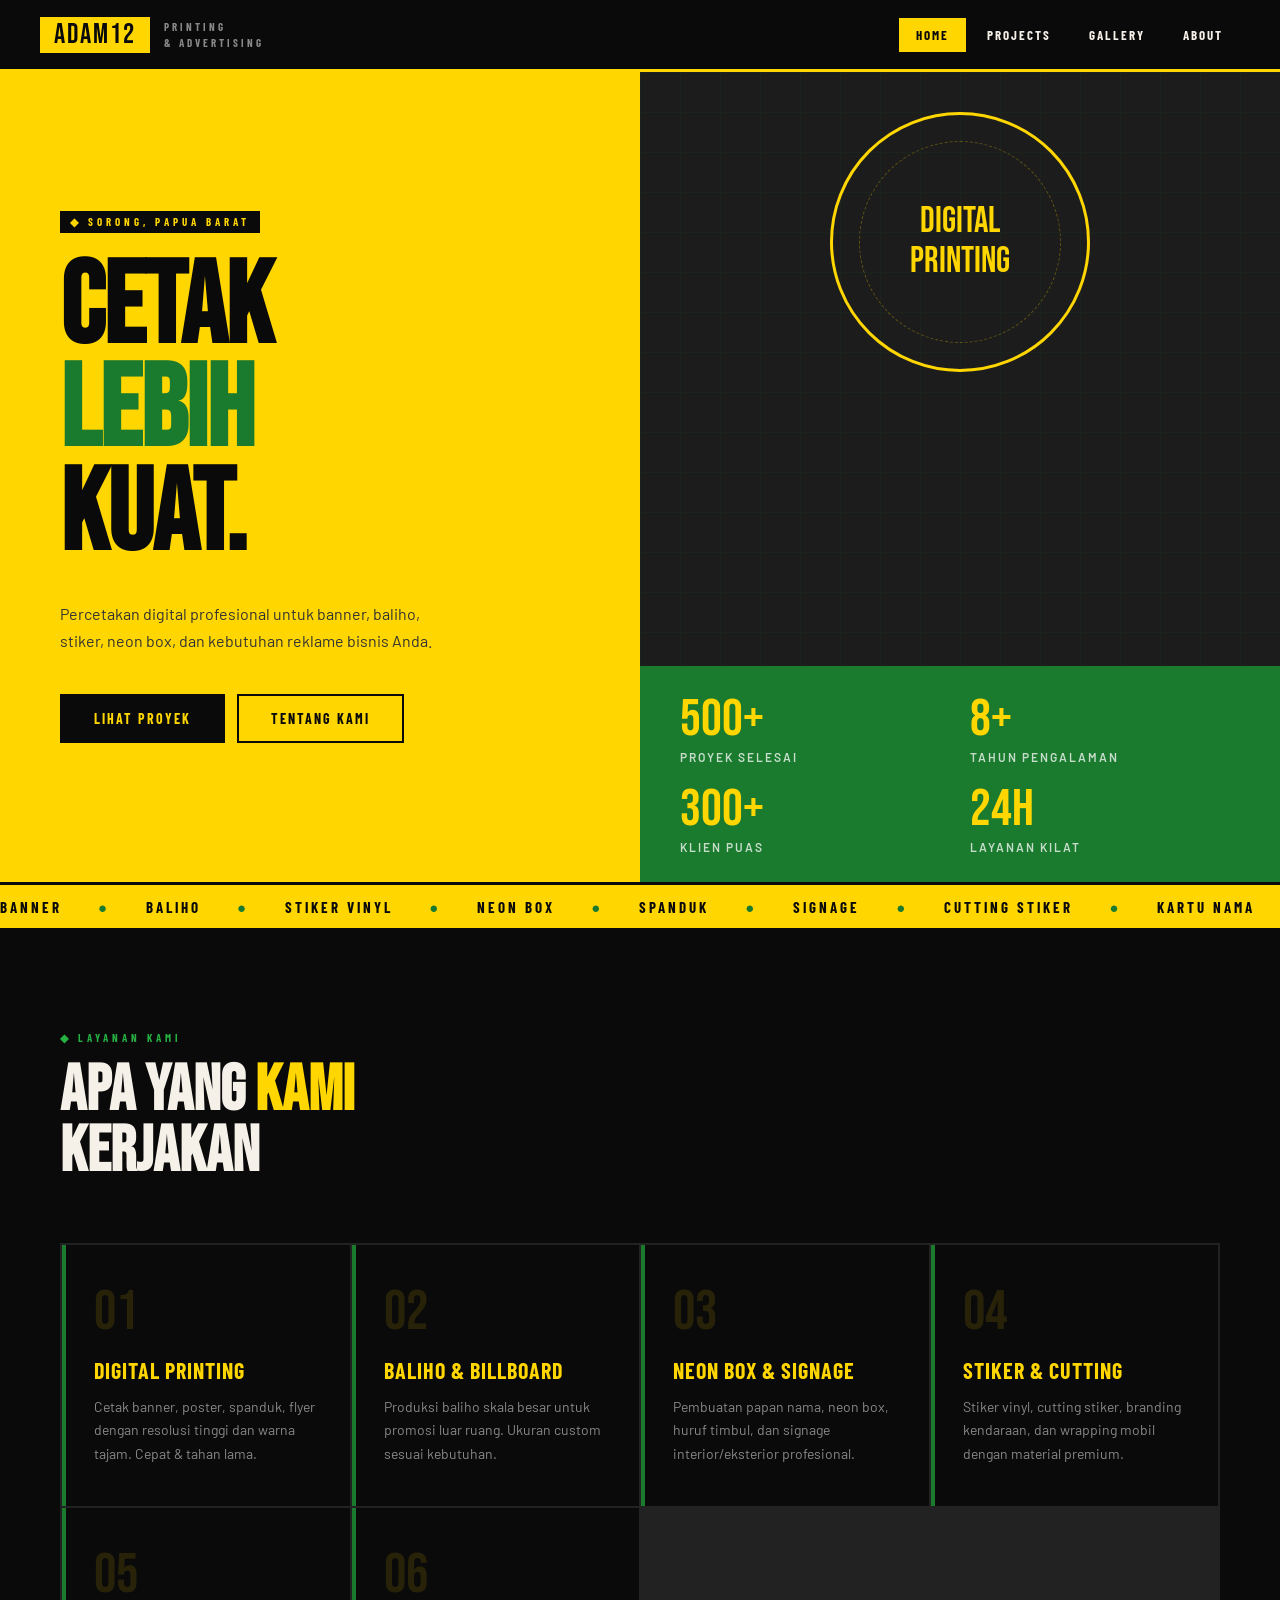
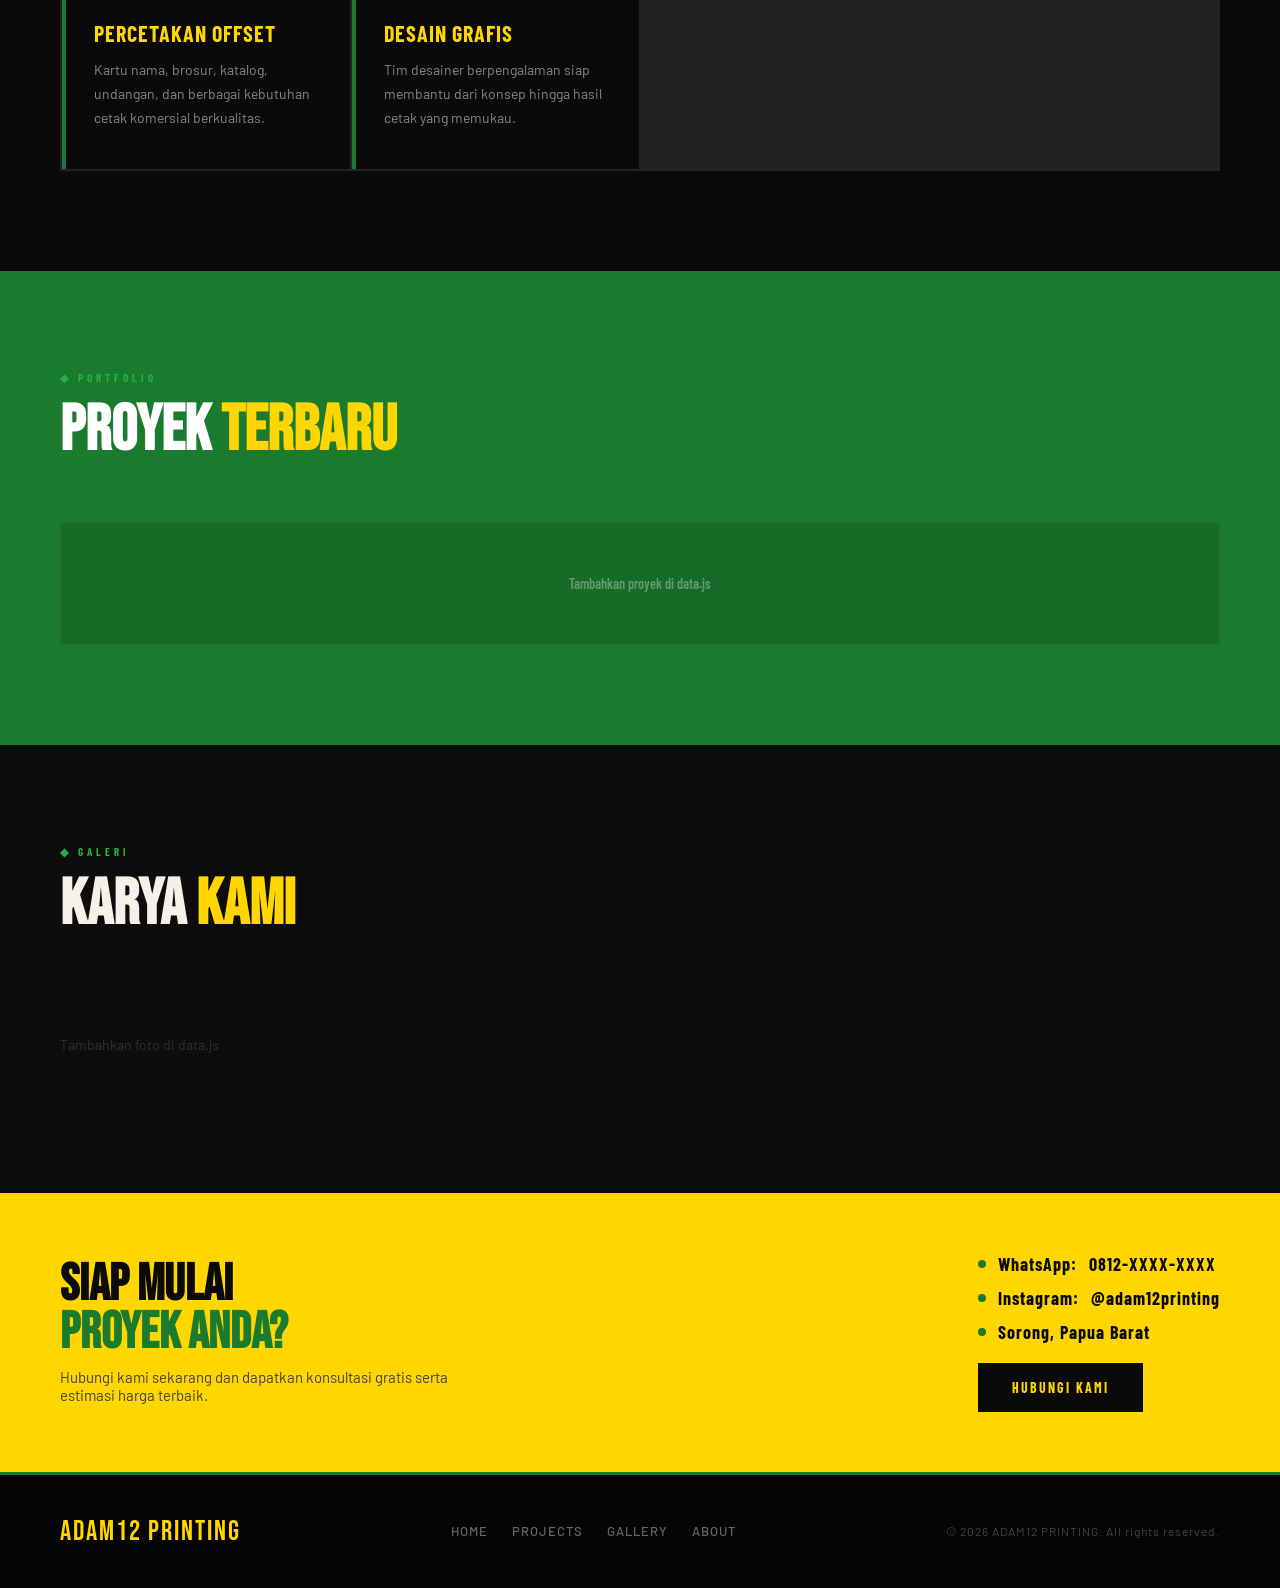
==== commit 0cc1afd4: "Update index.html" ====
--- a/index.html
+++ b/index.html
@@ -4,62 +4,818 @@
 <meta charset="UTF-8"/>
 <meta name="viewport" content="width=device-width, initial-scale=1.0"/>
 <title>ADAM12 PRINTING</title>
-<meta name="description" content="ADAM12 PRINTING: Percetakan, Advertising, dan Reklame profesional."/>
-<link href="https://fonts.googleapis.com/css2?family=Syne:wght@700;800&family=DM+Sans:wght@300;400;500&display=swap" rel="stylesheet"/>
+<meta name="description" content="ADAM12 PRINTING: Percetakan, Advertising, dan Reklame profesional di Sorong, Papua Barat."/>
+<link href="https://fonts.googleapis.com/css2?family=Bebas+Neue&family=Barlow:wght@400;500;600;700&family=Barlow+Condensed:wght@700;800&display=swap" rel="stylesheet"/>
 <style>
-body{font-family:'DM Sans',sans-serif;margin:0;background:#F7F1E8}
-header{padding:20px;background:#000;color:#fff;text-align:center}
-nav{display:flex;justify-content:center;gap:15px;background:#222;padding:10px}
-nav a{color:#fff;text-decoration:none}
-.hero{padding:80px;text-align:center}
-footer{text-align:center;padding:20px;background:#000;color:#fff}
+  :root {
+    --kuning: #FFD600;
+    --kuning-gelap: #C9A800;
+    --hitam: #0A0A0A;
+    --hijau: #1A7A2E;
+    --hijau-terang: #25B041;
+    --putih: #F5F0E8;
+    --abu: #1C1C1C;
+  }
+
+  * { margin: 0; padding: 0; box-sizing: border-box; }
+
+  body {
+    font-family: 'Barlow', sans-serif;
+    background: var(--hitam);
+    color: var(--putih);
+    overflow-x: hidden;
+  }
+
+  /* ── HEADER ── */
+  header {
+    background: var(--hitam);
+    border-bottom: 3px solid var(--kuning);
+    padding: 0 40px;
+    display: flex;
+    align-items: center;
+    justify-content: space-between;
+    position: sticky;
+    top: 0;
+    z-index: 100;
+    height: 72px;
+  }
+
+  .logo-wrap {
+    display: flex;
+    align-items: center;
+    gap: 14px;
+  }
+
+  .logo-badge {
+    background: var(--kuning);
+    color: var(--hitam);
+    font-family: 'Bebas Neue', sans-serif;
+    font-size: 28px;
+    letter-spacing: 2px;
+    padding: 4px 14px;
+    line-height: 1;
+  }
+
+  .logo-sub {
+    font-family: 'Barlow Condensed', sans-serif;
+    font-size: 11px;
+    font-weight: 700;
+    letter-spacing: 3px;
+    text-transform: uppercase;
+    color: #888;
+    line-height: 1.4;
+  }
+
+  nav {
+    display: flex;
+    gap: 4px;
+  }
+
+  nav a {
+    color: var(--putih);
+    text-decoration: none;
+    font-family: 'Barlow Condensed', sans-serif;
+    font-weight: 700;
+    font-size: 13px;
+    letter-spacing: 2px;
+    text-transform: uppercase;
+    padding: 8px 16px;
+    border: 1px solid transparent;
+    transition: all 0.2s;
+  }
+
+  nav a:hover {
+    color: var(--kuning);
+    border-color: var(--kuning);
+  }
+
+  nav a.active {
+    background: var(--kuning);
+    color: var(--hitam);
+  }
+
+  /* ── HERO ── */
+  .hero {
+    min-height: 90vh;
+    display: grid;
+    grid-template-columns: 1fr 1fr;
+    position: relative;
+    overflow: hidden;
+  }
+
+  .hero-left {
+    background: var(--kuning);
+    padding: 80px 60px;
+    display: flex;
+    flex-direction: column;
+    justify-content: center;
+    position: relative;
+  }
+
+  .hero-tag {
+    font-family: 'Barlow Condensed', sans-serif;
+    font-size: 11px;
+    font-weight: 700;
+    letter-spacing: 4px;
+    text-transform: uppercase;
+    color: var(--hitam);
+    background: var(--hitam);
+    color: var(--kuning);
+    display: inline-block;
+    padding: 4px 10px;
+    margin-bottom: 24px;
+    width: fit-content;
+  }
+
+  .hero-title {
+    font-family: 'Bebas Neue', sans-serif;
+    font-size: clamp(72px, 9vw, 120px);
+    line-height: 0.9;
+    color: var(--hitam);
+    letter-spacing: -1px;
+    margin-bottom: 32px;
+  }
+
+  .hero-title span {
+    color: var(--hijau);
+    display: block;
+  }
+
+  .hero-desc {
+    font-size: 16px;
+    color: #333;
+    line-height: 1.7;
+    max-width: 380px;
+    margin-bottom: 40px;
+  }
+
+  .hero-cta {
+    display: flex;
+    gap: 12px;
+    flex-wrap: wrap;
+  }
+
+  .btn-primary {
+    background: var(--hitam);
+    color: var(--kuning);
+    font-family: 'Barlow Condensed', sans-serif;
+    font-weight: 700;
+    font-size: 14px;
+    letter-spacing: 2px;
+    text-transform: uppercase;
+    padding: 14px 32px;
+    text-decoration: none;
+    border: 2px solid var(--hitam);
+    transition: all 0.2s;
+    display: inline-block;
+  }
+
+  .btn-primary:hover {
+    background: var(--hijau);
+    border-color: var(--hijau);
+    color: #fff;
+  }
+
+  .btn-outline {
+    background: transparent;
+    color: var(--hitam);
+    font-family: 'Barlow Condensed', sans-serif;
+    font-weight: 700;
+    font-size: 14px;
+    letter-spacing: 2px;
+    text-transform: uppercase;
+    padding: 14px 32px;
+    text-decoration: none;
+    border: 2px solid var(--hitam);
+    transition: all 0.2s;
+    display: inline-block;
+  }
+
+  .btn-outline:hover {
+    background: var(--hitam);
+    color: var(--kuning);
+  }
+
+  .hero-right {
+    background: var(--abu);
+    position: relative;
+    display: flex;
+    flex-direction: column;
+    justify-content: flex-end;
+    padding: 0;
+    overflow: hidden;
+  }
+
+  .hero-grid-bg {
+    position: absolute;
+    inset: 0;
+    background-image:
+      linear-gradient(var(--hijau) 1px, transparent 1px),
+      linear-gradient(90deg, var(--hijau) 1px, transparent 1px);
+    background-size: 40px 40px;
+    opacity: 0.08;
+  }
+
+  .hero-stat-strip {
+    background: var(--hijau);
+    padding: 28px 40px;
+    display: grid;
+    grid-template-columns: 1fr 1fr;
+    gap: 20px;
+    position: relative;
+    z-index: 2;
+  }
+
+  .stat-item .num {
+    font-family: 'Bebas Neue', sans-serif;
+    font-size: 52px;
+    color: var(--kuning);
+    line-height: 1;
+  }
+
+  .stat-item .label {
+    font-size: 12px;
+    font-weight: 600;
+    letter-spacing: 2px;
+    text-transform: uppercase;
+    color: rgba(255,255,255,0.75);
+    margin-top: 4px;
+  }
+
+  .hero-visual {
+    position: absolute;
+    top: 40px;
+    left: 50%;
+    transform: translateX(-50%);
+    text-align: center;
+    z-index: 2;
+  }
+
+  .big-circle {
+    width: 260px;
+    height: 260px;
+    border: 3px solid var(--kuning);
+    border-radius: 50%;
+    display: flex;
+    align-items: center;
+    justify-content: center;
+    position: relative;
+    margin: 0 auto;
+  }
+
+  .big-circle::before {
+    content: '';
+    position: absolute;
+    width: 200px;
+    height: 200px;
+    border: 1px dashed rgba(255,214,0,0.3);
+    border-radius: 50%;
+  }
+
+  .big-circle .inner-text {
+    font-family: 'Bebas Neue', sans-serif;
+    font-size: 36px;
+    color: var(--kuning);
+    text-align: center;
+    line-height: 1.1;
+  }
+
+  /* ── TICKER ── */
+  .ticker {
+    background: var(--kuning);
+    color: var(--hitam);
+    padding: 12px 0;
+    overflow: hidden;
+    white-space: nowrap;
+    border-top: 3px solid var(--hitam);
+    border-bottom: 3px solid var(--hitam);
+  }
+
+  .ticker-inner {
+    display: inline-block;
+    animation: ticker 30s linear infinite;
+    font-family: 'Barlow Condensed', sans-serif;
+    font-weight: 700;
+    font-size: 15px;
+    letter-spacing: 3px;
+    text-transform: uppercase;
+  }
+
+  @keyframes ticker {
+    from { transform: translateX(0); }
+    to { transform: translateX(-50%); }
+  }
+
+  .ticker-sep { margin: 0 24px; color: var(--hijau); }
+
+  /* ── LAYANAN ── */
+  .section {
+    padding: 100px 60px;
+  }
+
+  .section-label {
+    font-family: 'Barlow Condensed', sans-serif;
+    font-size: 11px;
+    font-weight: 700;
+    letter-spacing: 4px;
+    text-transform: uppercase;
+    color: var(--hijau-terang);
+    margin-bottom: 16px;
+  }
+
+  .section-title {
+    font-family: 'Bebas Neue', sans-serif;
+    font-size: clamp(48px, 5vw, 72px);
+    color: var(--putih);
+    line-height: 0.95;
+    margin-bottom: 60px;
+  }
+
+  .section-title em {
+    color: var(--kuning);
+    font-style: normal;
+  }
+
+  .services-grid {
+    display: grid;
+    grid-template-columns: repeat(auto-fit, minmax(260px, 1fr));
+    gap: 2px;
+    background: #222;
+    border: 2px solid #222;
+  }
+
+  .service-card {
+    background: var(--hitam);
+    padding: 40px 32px;
+    position: relative;
+    overflow: hidden;
+    transition: background 0.25s;
+    cursor: default;
+  }
+
+  .service-card::before {
+    content: '';
+    position: absolute;
+    top: 0;
+    left: 0;
+    width: 4px;
+    height: 100%;
+    background: var(--hijau);
+    transition: width 0.25s;
+  }
+
+  .service-card:hover {
+    background: #111;
+  }
+
+  .service-card:hover::before {
+    width: 100%;
+    opacity: 0.08;
+  }
+
+  .service-num {
+    font-family: 'Bebas Neue', sans-serif;
+    font-size: 56px;
+    color: rgba(255,214,0,0.12);
+    line-height: 1;
+    margin-bottom: 16px;
+  }
+
+  .service-icon {
+    font-size: 28px;
+    margin-bottom: 16px;
+    display: block;
+  }
+
+  .service-name {
+    font-family: 'Barlow Condensed', sans-serif;
+    font-weight: 700;
+    font-size: 22px;
+    letter-spacing: 1px;
+    color: var(--kuning);
+    text-transform: uppercase;
+    margin-bottom: 12px;
+  }
+
+  .service-desc {
+    font-size: 14px;
+    color: #888;
+    line-height: 1.7;
+  }
+
+  /* ── PROJECTS ── */
+  .projects-section {
+    background: var(--hijau);
+    padding: 100px 60px;
+  }
+
+  #projects-preview {
+    display: grid;
+    grid-template-columns: repeat(auto-fit, minmax(200px, 1fr));
+    gap: 16px;
+    margin-top: 16px;
+  }
+
+  .project-card {
+    background: rgba(0,0,0,0.3);
+    border: 1px solid rgba(255,255,255,0.1);
+    overflow: hidden;
+    transition: transform 0.2s, border-color 0.2s;
+  }
+
+  .project-card:hover {
+    transform: translateY(-4px);
+    border-color: var(--kuning);
+  }
+
+  .project-card img {
+    width: 100%;
+    height: 180px;
+    object-fit: cover;
+    display: block;
+    background: rgba(0,0,0,0.2);
+  }
+
+  .project-card p {
+    padding: 12px 16px;
+    font-family: 'Barlow Condensed', sans-serif;
+    font-weight: 600;
+    font-size: 14px;
+    letter-spacing: 1px;
+    text-transform: uppercase;
+    color: var(--putih);
+  }
+
+  /* ── GALLERY ── */
+  #gallery-preview {
+    display: grid;
+    grid-template-columns: repeat(auto-fill, minmax(180px, 1fr));
+    gap: 4px;
+    margin-top: 16px;
+  }
+
+  .gallery-item {
+    position: relative;
+    overflow: hidden;
+    aspect-ratio: 1;
+    background: #222;
+  }
+
+  .gallery-item img {
+    width: 100%;
+    height: 100%;
+    object-fit: cover;
+    display: block;
+    transition: transform 0.3s;
+  }
+
+  .gallery-item:hover img {
+    transform: scale(1.05);
+  }
+
+  .gallery-item .overlay {
+    position: absolute;
+    inset: 0;
+    background: rgba(26,122,46,0.7);
+    display: flex;
+    align-items: center;
+    justify-content: center;
+    opacity: 0;
+    transition: opacity 0.2s;
+  }
+
+  .gallery-item:hover .overlay {
+    opacity: 1;
+  }
+
+  .gallery-item .overlay p {
+    font-family: 'Barlow Condensed', sans-serif;
+    font-weight: 700;
+    font-size: 14px;
+    letter-spacing: 2px;
+    text-transform: uppercase;
+    color: var(--kuning);
+    text-align: center;
+    padding: 8px;
+  }
+
+  /* ── CTA STRIP ── */
+  .cta-strip {
+    background: var(--kuning);
+    padding: 60px;
+    display: flex;
+    align-items: center;
+    justify-content: space-between;
+    gap: 40px;
+    flex-wrap: wrap;
+  }
+
+  .cta-strip h2 {
+    font-family: 'Bebas Neue', sans-serif;
+    font-size: clamp(40px, 4vw, 60px);
+    color: var(--hitam);
+    line-height: 0.95;
+  }
+
+  .cta-strip h2 span {
+    color: var(--hijau);
+  }
+
+  .cta-strip p {
+    font-size: 15px;
+    color: #444;
+    margin-top: 10px;
+    max-width: 400px;
+  }
+
+  .cta-contact {
+    display: flex;
+    flex-direction: column;
+    gap: 12px;
+    align-items: flex-start;
+  }
+
+  .contact-item {
+    display: flex;
+    align-items: center;
+    gap: 12px;
+    font-family: 'Barlow Condensed', sans-serif;
+    font-weight: 700;
+    font-size: 18px;
+    letter-spacing: 1px;
+    color: var(--hitam);
+  }
+
+  .contact-dot {
+    width: 8px;
+    height: 8px;
+    background: var(--hijau);
+    border-radius: 50%;
+    flex-shrink: 0;
+  }
+
+  /* ── FOOTER ── */
+  footer {
+    background: #050505;
+    border-top: 3px solid var(--hijau);
+    padding: 40px 60px;
+    display: flex;
+    align-items: center;
+    justify-content: space-between;
+    flex-wrap: wrap;
+    gap: 20px;
+  }
+
+  .footer-logo {
+    font-family: 'Bebas Neue', sans-serif;
+    font-size: 28px;
+    color: var(--kuning);
+    letter-spacing: 2px;
+  }
+
+  .footer-links {
+    display: flex;
+    gap: 24px;
+  }
+
+  .footer-links a {
+    color: #666;
+    text-decoration: none;
+    font-size: 13px;
+    font-weight: 500;
+    letter-spacing: 1px;
+    text-transform: uppercase;
+    transition: color 0.2s;
+  }
+
+  .footer-links a:hover {
+    color: var(--kuning);
+  }
+
+  .footer-copy {
+    font-size: 12px;
+    color: #444;
+    letter-spacing: 1px;
+  }
+
+  /* ── MOBILE ── */
+  @media (max-width: 768px) {
+    header { padding: 0 20px; height: 60px; }
+    nav a { padding: 6px 10px; font-size: 11px; }
+
+    .hero { grid-template-columns: 1fr; min-height: auto; }
+    .hero-left { padding: 60px 24px; }
+    .hero-right { min-height: 300px; }
+    .hero-stat-strip { grid-template-columns: 1fr 1fr; padding: 20px 24px; }
+
+    .section { padding: 60px 24px; }
+    .projects-section { padding: 60px 24px; }
+    .cta-strip { padding: 40px 24px; }
+    footer { padding: 32px 24px; flex-direction: column; align-items: flex-start; }
+    .footer-links { flex-wrap: wrap; gap: 16px; }
+  }
 </style>
 </head>
-
 <body>
 
+<!-- HEADER -->
 <header>
-<h1>ADAM12 PRINTING</h1>
-<p>Percetakan, Advertising & Reklame</p>
+  <div class="logo-wrap">
+    <div class="logo-badge">ADAM12</div>
+    <div class="logo-sub">Printing<br>& Advertising</div>
+  </div>
+  <nav>
+    <a href="index.html" class="active">Home</a>
+    <a href="projects.html">Projects</a>
+    <a href="gallery.html">Gallery</a>
+    <a href="about.html">About</a>
+  </nav>
 </header>
 
-<nav>
-<a href="index.html">Home</a>
-<a href="projects.html">Projects</a>
-<a href="gallery.html">Gallery</a>
-<a href="about.html">About</a>
-</nav>
-
+<!-- HERO -->
 <section class="hero">
-<h2>Digital Printing Profesional</h2>
-<p>Kami melayani banner, stiker, baliho dan kebutuhan promosi</p>
+  <div class="hero-left">
+    <div class="hero-tag">&#9670; Sorong, Papua Barat</div>
+    <h1 class="hero-title">
+      Cetak<br>
+      <span>Lebih</span>
+      Kuat.
+    </h1>
+    <p class="hero-desc">
+      Percetakan digital profesional untuk banner, baliho, stiker, neon box, dan kebutuhan reklame bisnis Anda.
+    </p>
+    <div class="hero-cta">
+      <a href="projects.html" class="btn-primary">Lihat Proyek</a>
+      <a href="about.html" class="btn-outline">Tentang Kami</a>
+    </div>
+  </div>
+  <div class="hero-right">
+    <div class="hero-grid-bg"></div>
+    <div class="hero-visual">
+      <div class="big-circle">
+        <div class="inner-text">DIGITAL<br>PRINTING</div>
+      </div>
+    </div>
+    <div class="hero-stat-strip">
+      <div class="stat-item">
+        <div class="num">500+</div>
+        <div class="label">Proyek Selesai</div>
+      </div>
+      <div class="stat-item">
+        <div class="num">8+</div>
+        <div class="label">Tahun Pengalaman</div>
+      </div>
+      <div class="stat-item">
+        <div class="num">300+</div>
+        <div class="label">Klien Puas</div>
+      </div>
+      <div class="stat-item">
+        <div class="num">24H</div>
+        <div class="label">Layanan Kilat</div>
+      </div>
+    </div>
+  </div>
 </section>
 
-<section id="projects-preview"></section>
-<section id="gallery-preview"></section>
-
+<!-- TICKER -->
+<div class="ticker">
+  <div class="ticker-inner">
+    BANNER &nbsp;<span class="ticker-sep">&#9679;</span>&nbsp;
+    BALIHO &nbsp;<span class="ticker-sep">&#9679;</span>&nbsp;
+    STIKER VINYL &nbsp;<span class="ticker-sep">&#9679;</span>&nbsp;
+    NEON BOX &nbsp;<span class="ticker-sep">&#9679;</span>&nbsp;
+    SPANDUK &nbsp;<span class="ticker-sep">&#9679;</span>&nbsp;
+    SIGNAGE &nbsp;<span class="ticker-sep">&#9679;</span>&nbsp;
+    CUTTING STIKER &nbsp;<span class="ticker-sep">&#9679;</span>&nbsp;
+    KARTU NAMA &nbsp;<span class="ticker-sep">&#9679;</span>&nbsp;
+    BANNER &nbsp;<span class="ticker-sep">&#9679;</span>&nbsp;
+    BALIHO &nbsp;<span class="ticker-sep">&#9679;</span>&nbsp;
+    STIKER VINYL &nbsp;<span class="ticker-sep">&#9679;</span>&nbsp;
+    NEON BOX &nbsp;<span class="ticker-sep">&#9679;</span>&nbsp;
+    SPANDUK &nbsp;<span class="ticker-sep">&#9679;</span>&nbsp;
+    SIGNAGE &nbsp;<span class="ticker-sep">&#9679;</span>&nbsp;
+    CUTTING STIKER &nbsp;<span class="ticker-sep">&#9679;</span>&nbsp;
+    KARTU NAMA &nbsp;<span class="ticker-sep">&#9679;</span>&nbsp;
+  </div>
+</div>
+
+<!-- LAYANAN -->
+<section class="section">
+  <div class="section-label">&#9670; Layanan Kami</div>
+  <h2 class="section-title">Apa yang <em>Kami</em><br>Kerjakan</h2>
+  <div class="services-grid">
+    <div class="service-card">
+      <div class="service-num">01</div>
+      <div class="service-name">Digital Printing</div>
+      <p class="service-desc">Cetak banner, poster, spanduk, flyer dengan resolusi tinggi dan warna tajam. Cepat & tahan lama.</p>
+    </div>
+    <div class="service-card">
+      <div class="service-num">02</div>
+      <div class="service-name">Baliho & Billboard</div>
+      <p class="service-desc">Produksi baliho skala besar untuk promosi luar ruang. Ukuran custom sesuai kebutuhan.</p>
+    </div>
+    <div class="service-card">
+      <div class="service-num">03</div>
+      <div class="service-name">Neon Box & Signage</div>
+      <p class="service-desc">Pembuatan papan nama, neon box, huruf timbul, dan signage interior/eksterior profesional.</p>
+    </div>
+    <div class="service-card">
+      <div class="service-num">04</div>
+      <div class="service-name">Stiker & Cutting</div>
+      <p class="service-desc">Stiker vinyl, cutting stiker, branding kendaraan, dan wrapping mobil dengan material premium.</p>
+    </div>
+    <div class="service-card">
+      <div class="service-num">05</div>
+      <div class="service-name">Percetakan Offset</div>
+      <p class="service-desc">Kartu nama, brosur, katalog, undangan, dan berbagai kebutuhan cetak komersial berkualitas.</p>
+    </div>
+    <div class="service-card">
+      <div class="service-num">06</div>
+      <div class="service-name">Desain Grafis</div>
+      <p class="service-desc">Tim desainer berpengalaman siap membantu dari konsep hingga hasil cetak yang memukau.</p>
+    </div>
+  </div>
+</section>
+
+<!-- PROYEK -->
+<section class="projects-section">
+  <div class="section-label">&#9670; Portfolio</div>
+  <h2 class="section-title" style="color:#fff;">Proyek <em style="color:var(--kuning);">Terbaru</em></h2>
+  <div id="projects-preview">
+    <!-- Diisi dari data.js, atau tampil placeholder jika tidak ada -->
+    <div class="project-card" style="opacity:0.4;text-align:center;padding:40px 20px;">
+      <p style="text-transform:none;letter-spacing:0;color:#ccc;">Tambahkan proyek di data.js</p>
+    </div>
+  </div>
+</section>
+
+<!-- GALLERY -->
+<section class="section" style="background:#0D0D0D;">
+  <div class="section-label">&#9670; Galeri</div>
+  <h2 class="section-title">Karya <em>Kami</em></h2>
+  <div id="gallery-preview">
+    <div style="opacity:0.4;padding:40px 0;color:#666;font-size:14px;">
+      Tambahkan foto di data.js
+    </div>
+  </div>
+</section>
+
+<!-- CTA -->
+<div class="cta-strip">
+  <div>
+    <h2>Siap Mulai<br><span>Proyek Anda?</span></h2>
+    <p>Hubungi kami sekarang dan dapatkan konsultasi gratis serta estimasi harga terbaik.</p>
+  </div>
+  <div class="cta-contact">
+    <div class="contact-item">
+      <div class="contact-dot"></div>
+      WhatsApp: <strong>0812-XXXX-XXXX</strong>
+    </div>
+    <div class="contact-item">
+      <div class="contact-dot"></div>
+      Instagram: <strong>@adam12printing</strong>
+    </div>
+    <div class="contact-item">
+      <div class="contact-dot"></div>
+      Sorong, Papua Barat
+    </div>
+    <a href="about.html" class="btn-primary" style="margin-top:8px;">Hubungi Kami</a>
+  </div>
+</div>
+
+<!-- FOOTER -->
 <footer>
-<p>© 2026 ADAM12 PRINTING</p>
+  <div class="footer-logo">ADAM12 PRINTING</div>
+  <div class="footer-links">
+    <a href="index.html">Home</a>
+    <a href="projects.html">Projects</a>
+    <a href="gallery.html">Gallery</a>
+    <a href="about.html">About</a>
+  </div>
+  <div class="footer-copy">© 2026 ADAM12 PRINTING. All rights reserved.</div>
 </footer>
 
 <script src="data.js"></script>
 <script>
-if(typeof projects!=="undefined"){
-document.getElementById("projects-preview").innerHTML=projects.map(p=>`
-<div>
-<img src="${p.image}" width="150">
-<p>${p.title}</p>
-</div>`).join('');
-}
-
-if(typeof gallery!=="undefined"){
-document.getElementById("gallery-preview").innerHTML=gallery.map(g=>`
-<div>
-<img src="${g.image}" width="150">
-<p>${g.title}</p>
-</div>`).join('');
-}
+  // Projects
+  if (typeof projects !== "undefined" && projects.length > 0) {
+    document.getElementById("projects-preview").innerHTML = projects.map(p => `
+      <div class="project-card">
+        <img src="${p.image}" alt="${p.title}">
+        <p>${p.title}</p>
+      </div>
+    `).join('');
+  }
+
+  // Gallery
+  if (typeof gallery !== "undefined" && gallery.length > 0) {
+    document.getElementById("gallery-preview").innerHTML = gallery.map(g => `
+      <div class="gallery-item">
+        <img src="${g.image}" alt="${g.title}">
+        <div class="overlay"><p>${g.title}</p></div>
+      </div>
+    `).join('');
+  }
 </script>
-
 </body>
 </html>
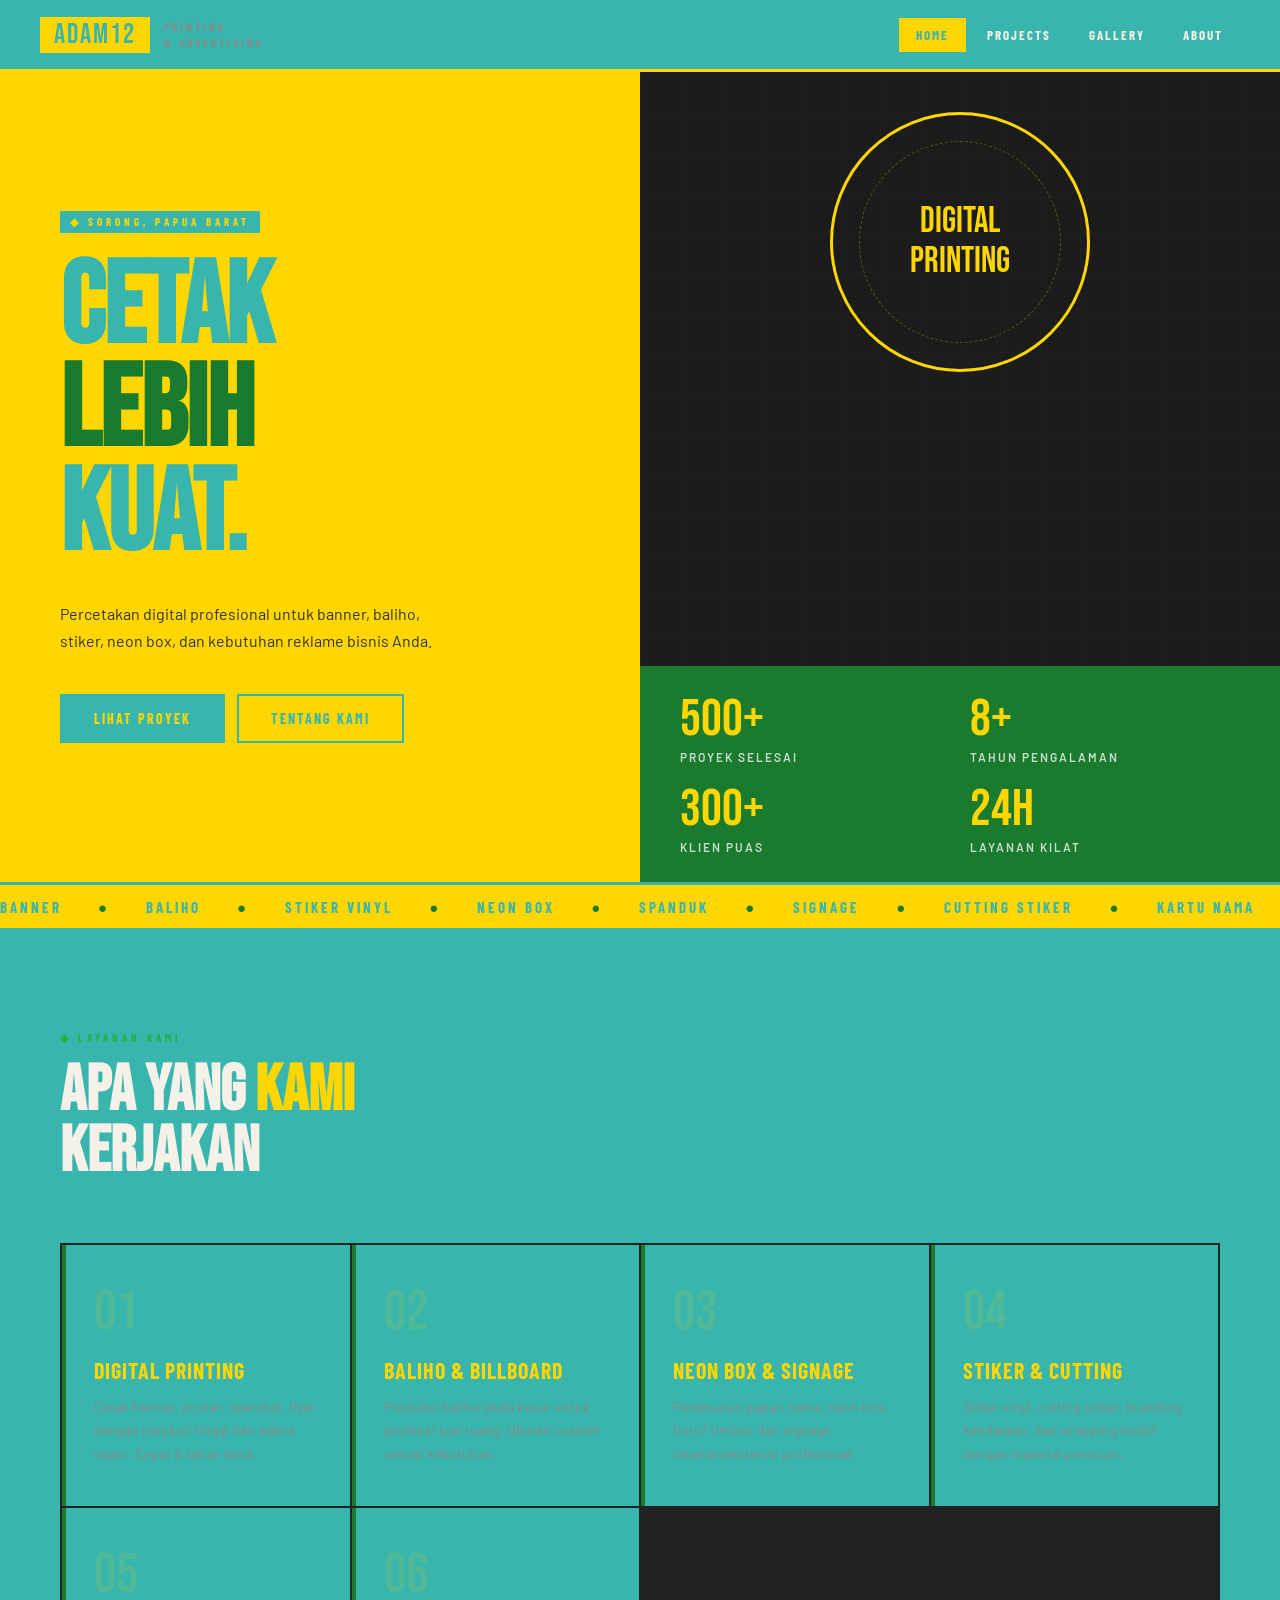
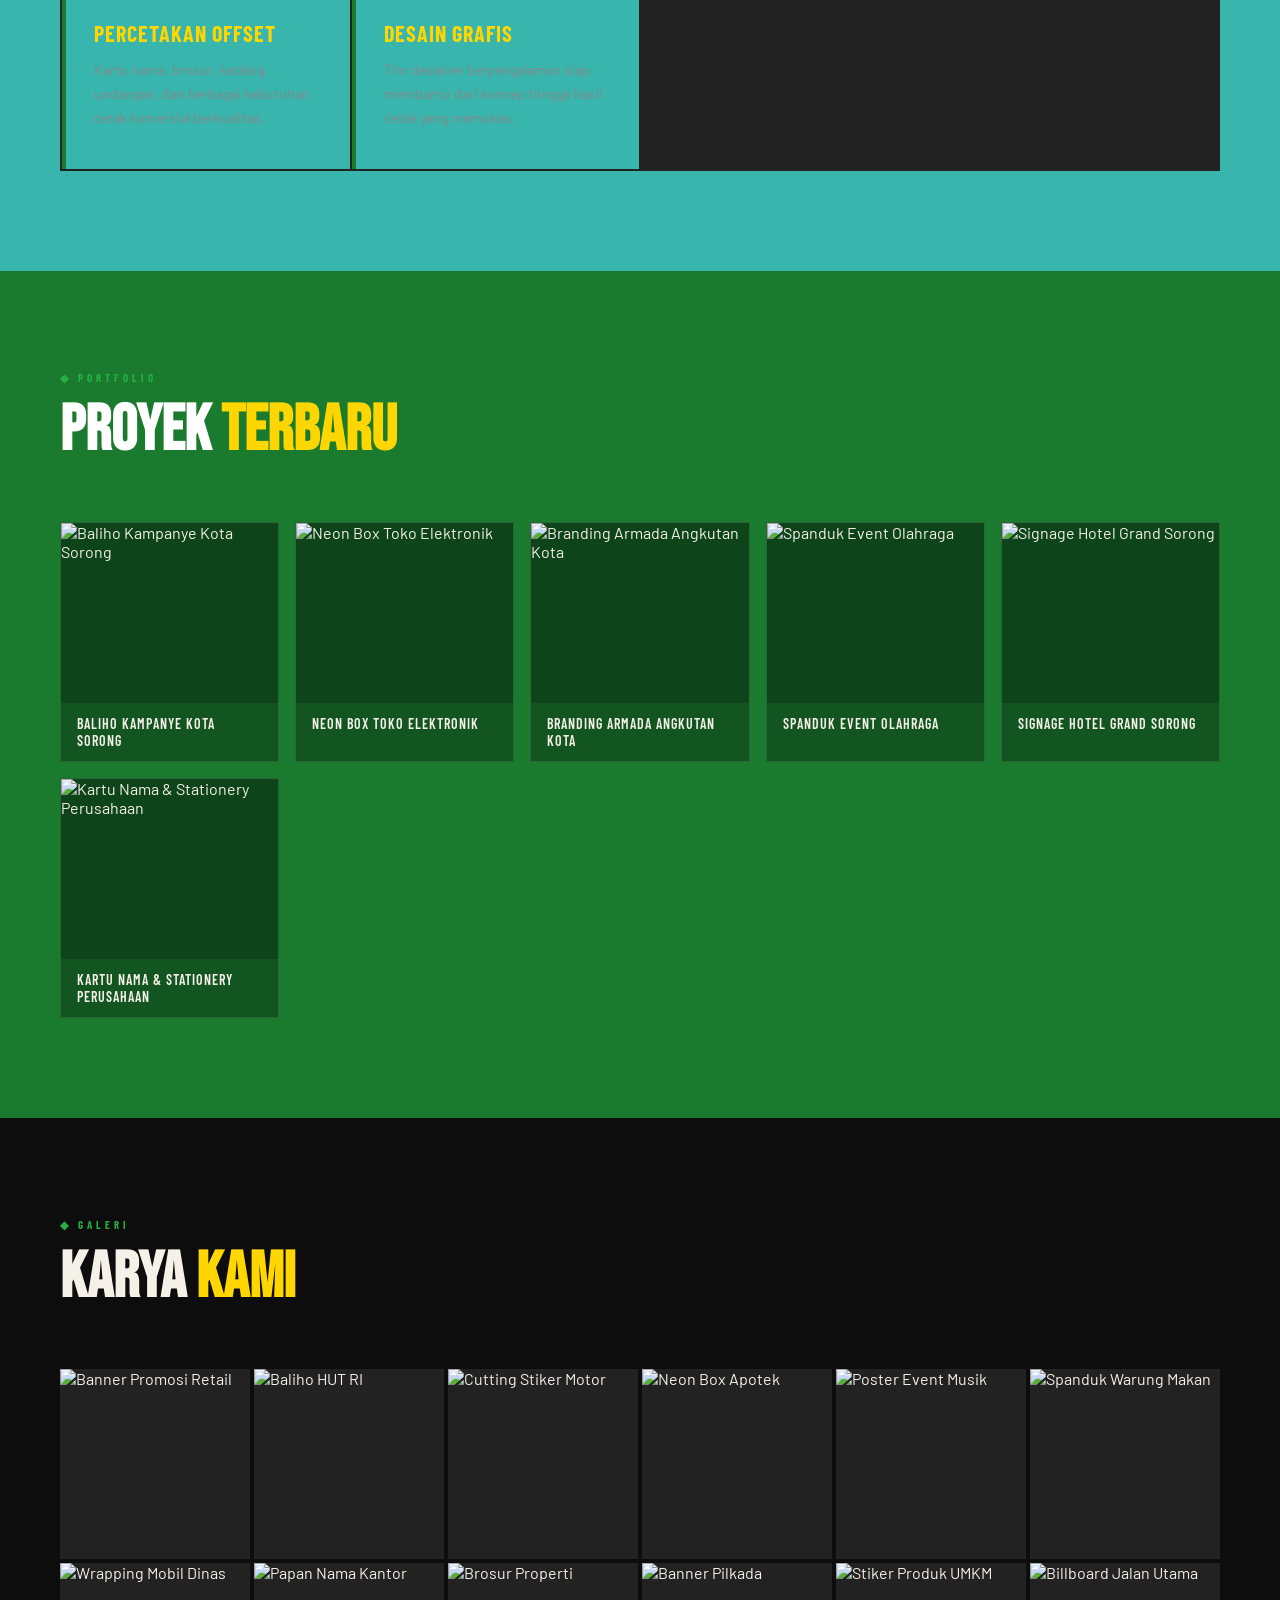
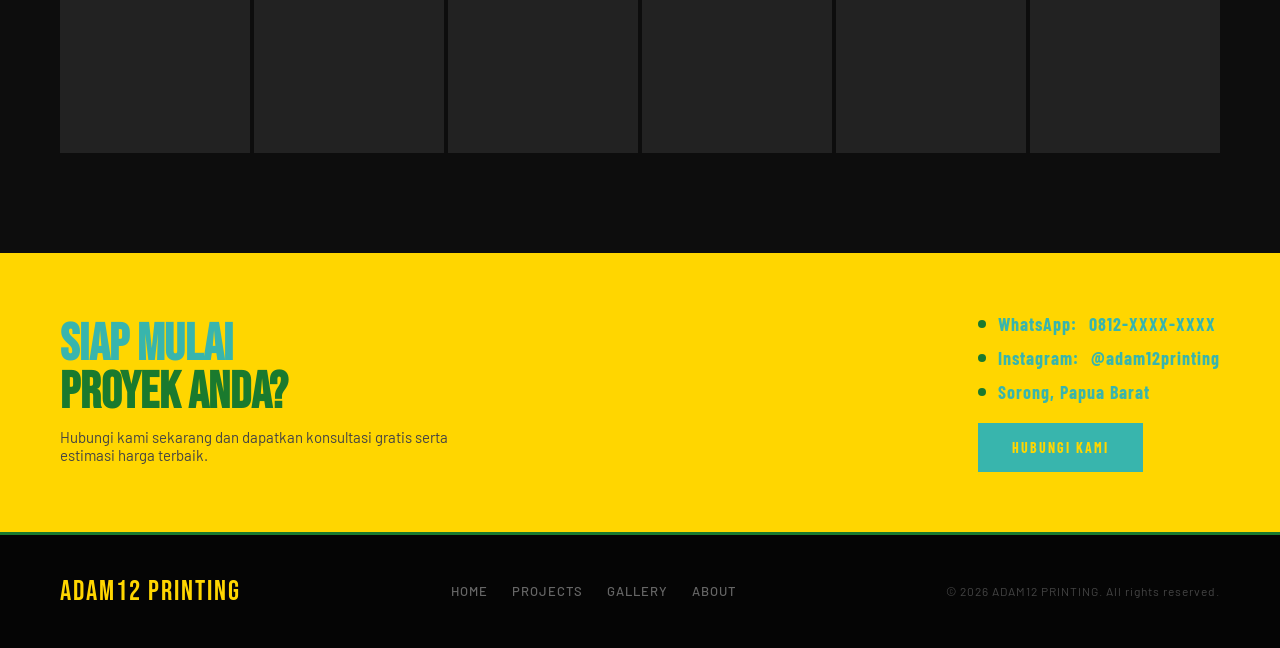
==== commit d0213df8: "Update index.html" ====
--- a/index.html
+++ b/index.html
@@ -10,14 +10,14 @@
   :root {
     --kuning: #FFD600;
     --kuning-gelap: #C9A800;
-    --hitam: #0A0A0A;
+    --hitam: #38b5ad;
     --hijau: #1A7A2E;
     --hijau-terang: #25B041;
     --putih: #F5F0E8;
     --abu: #1C1C1C;
   }
 
-  * { margin: 0; padding: 0; box-sizing: border-box; }
+  * { margin: 0; pa.dding: 0; box-sizing: border-box; }
 
   body {
     font-family: 'Barlow', sans-serif;
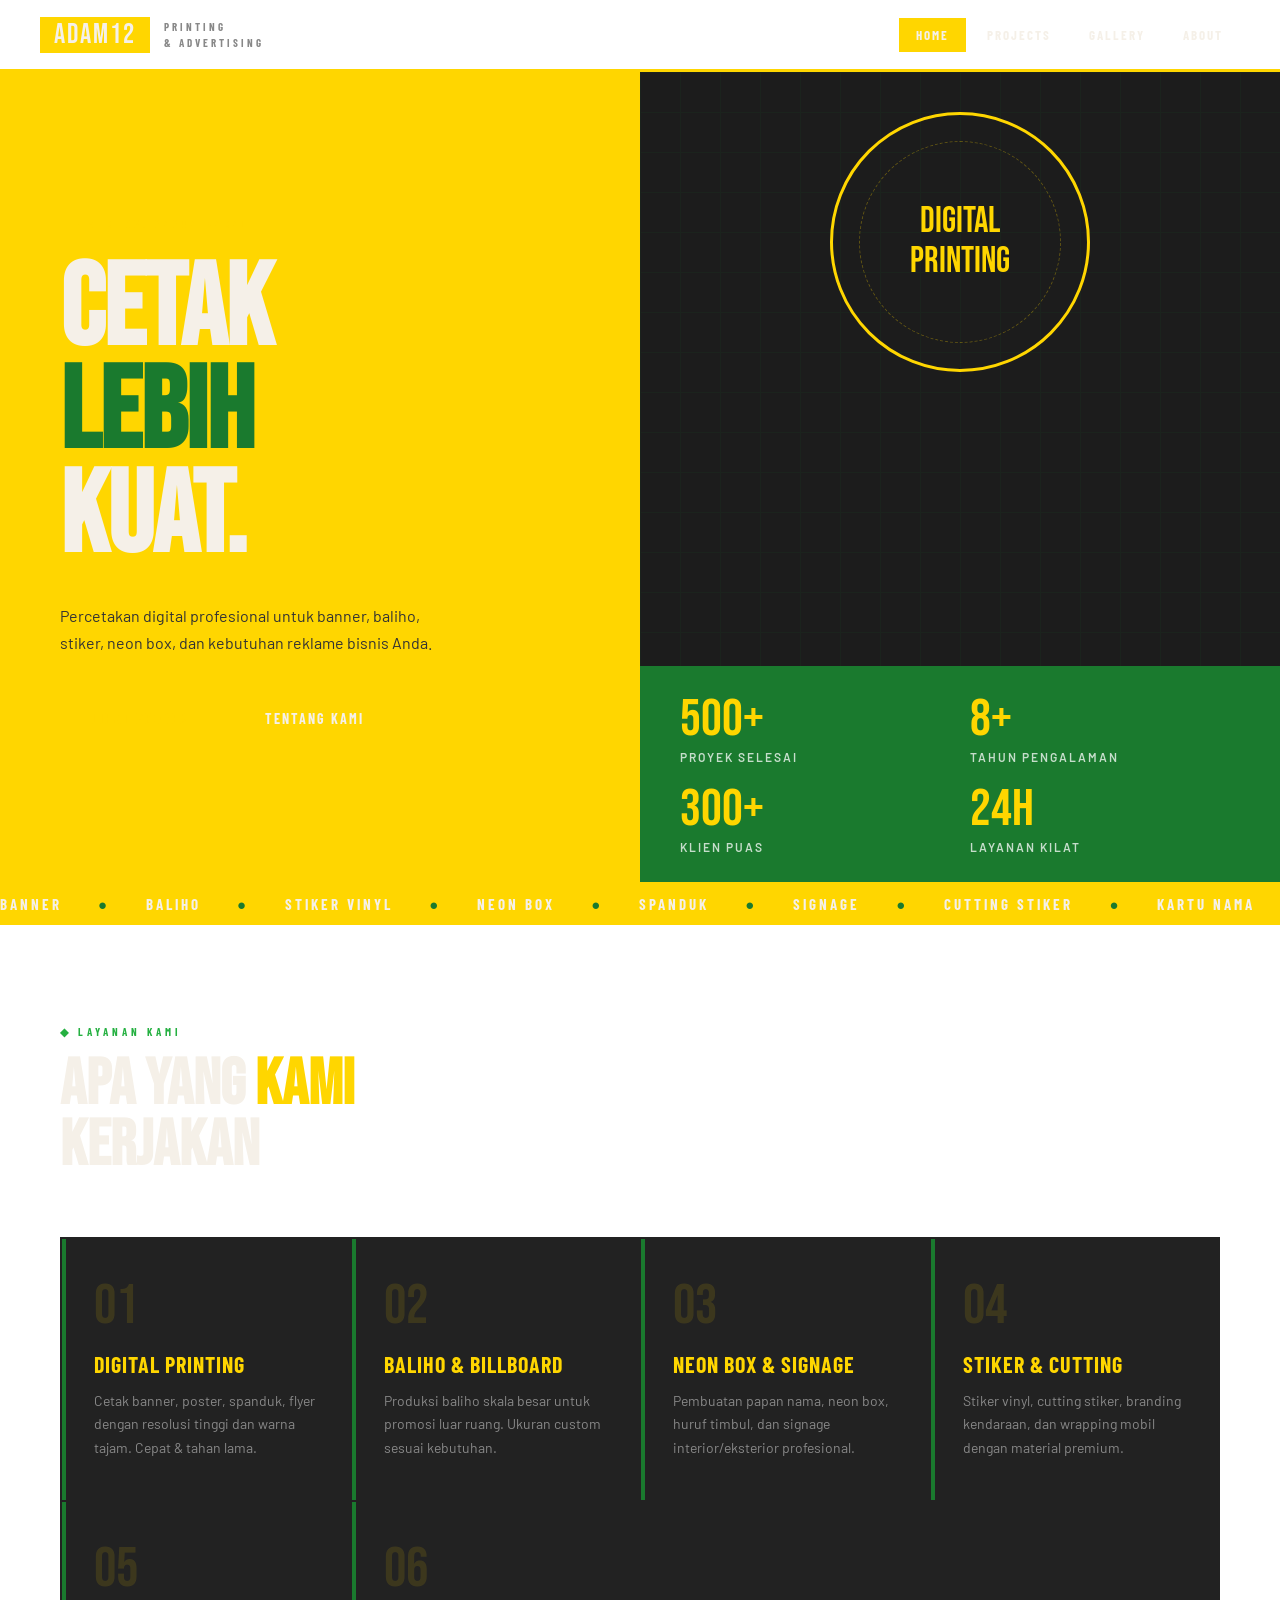
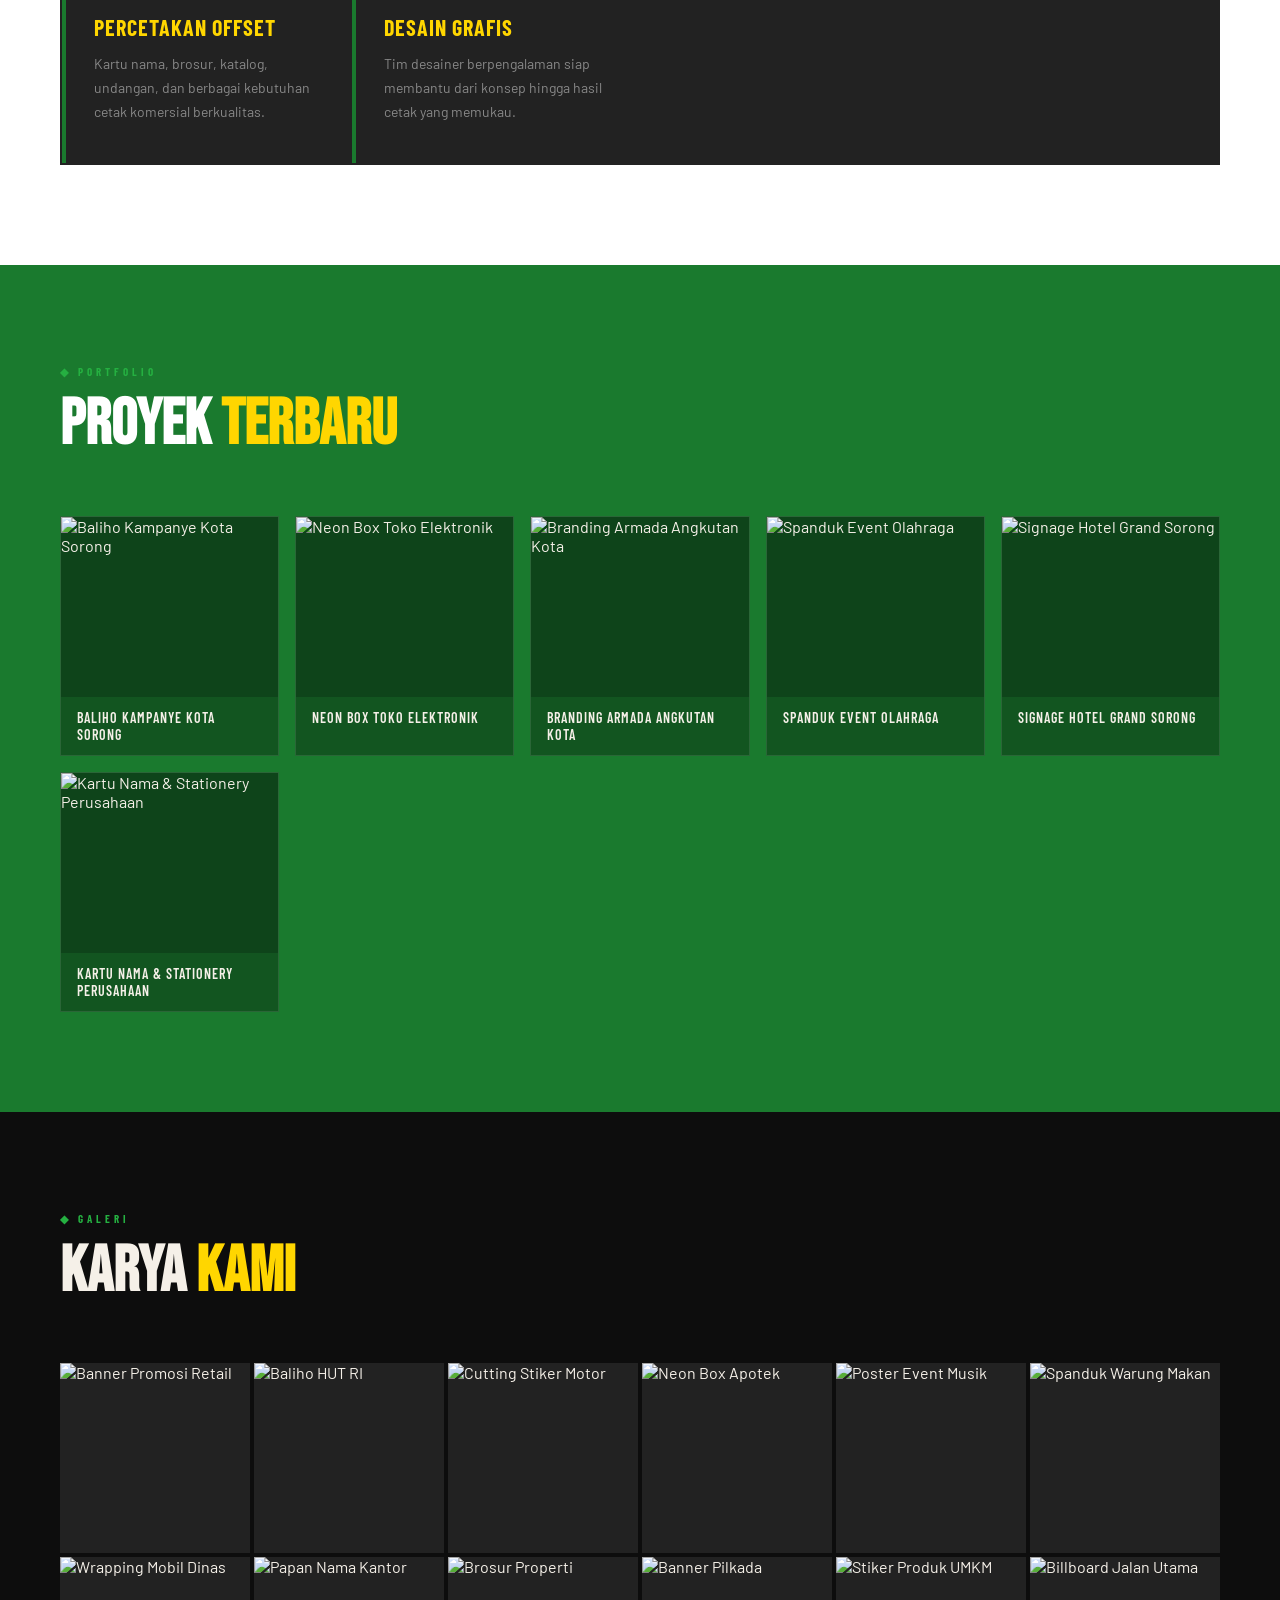
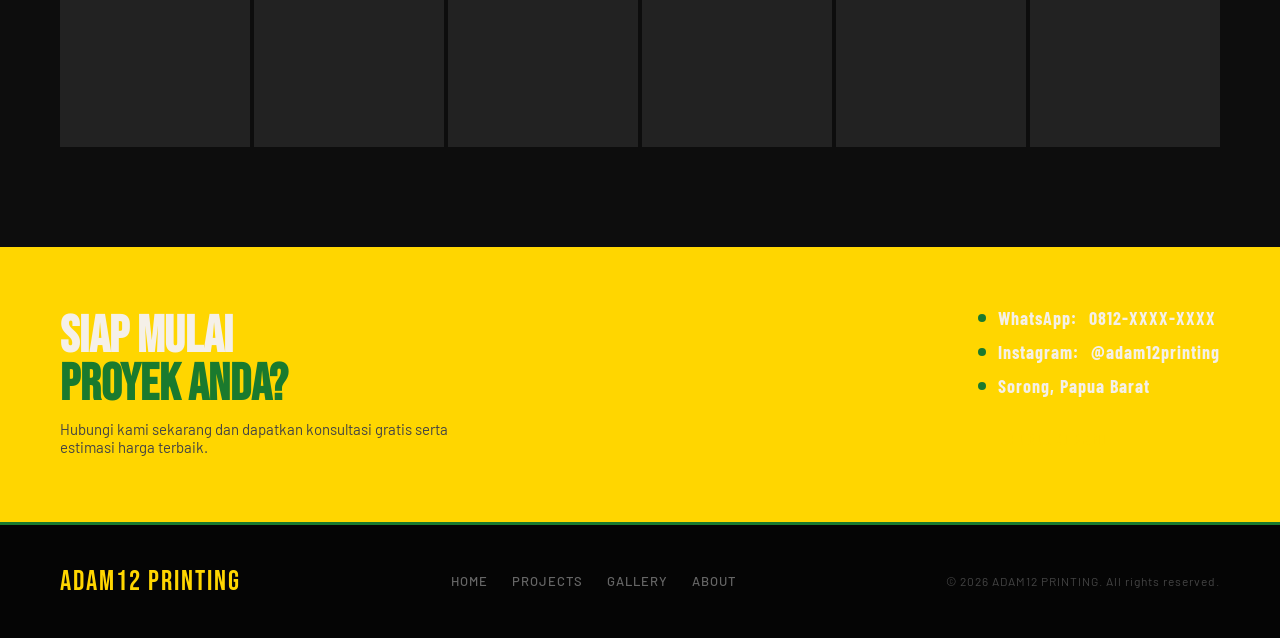
==== commit fa755571: "Update index.html" ====
--- a/index.html
+++ b/index.html
@@ -10,7 +10,7 @@
   :root {
     --kuning: #FFD600;
     --kuning-gelap: #C9A800;
-    --hitam: #38b5ad;
+    --toska: #38b5ad;
     --hijau: #1A7A2E;
     --hijau-terang: #25B041;
     --putih: #F5F0E8;
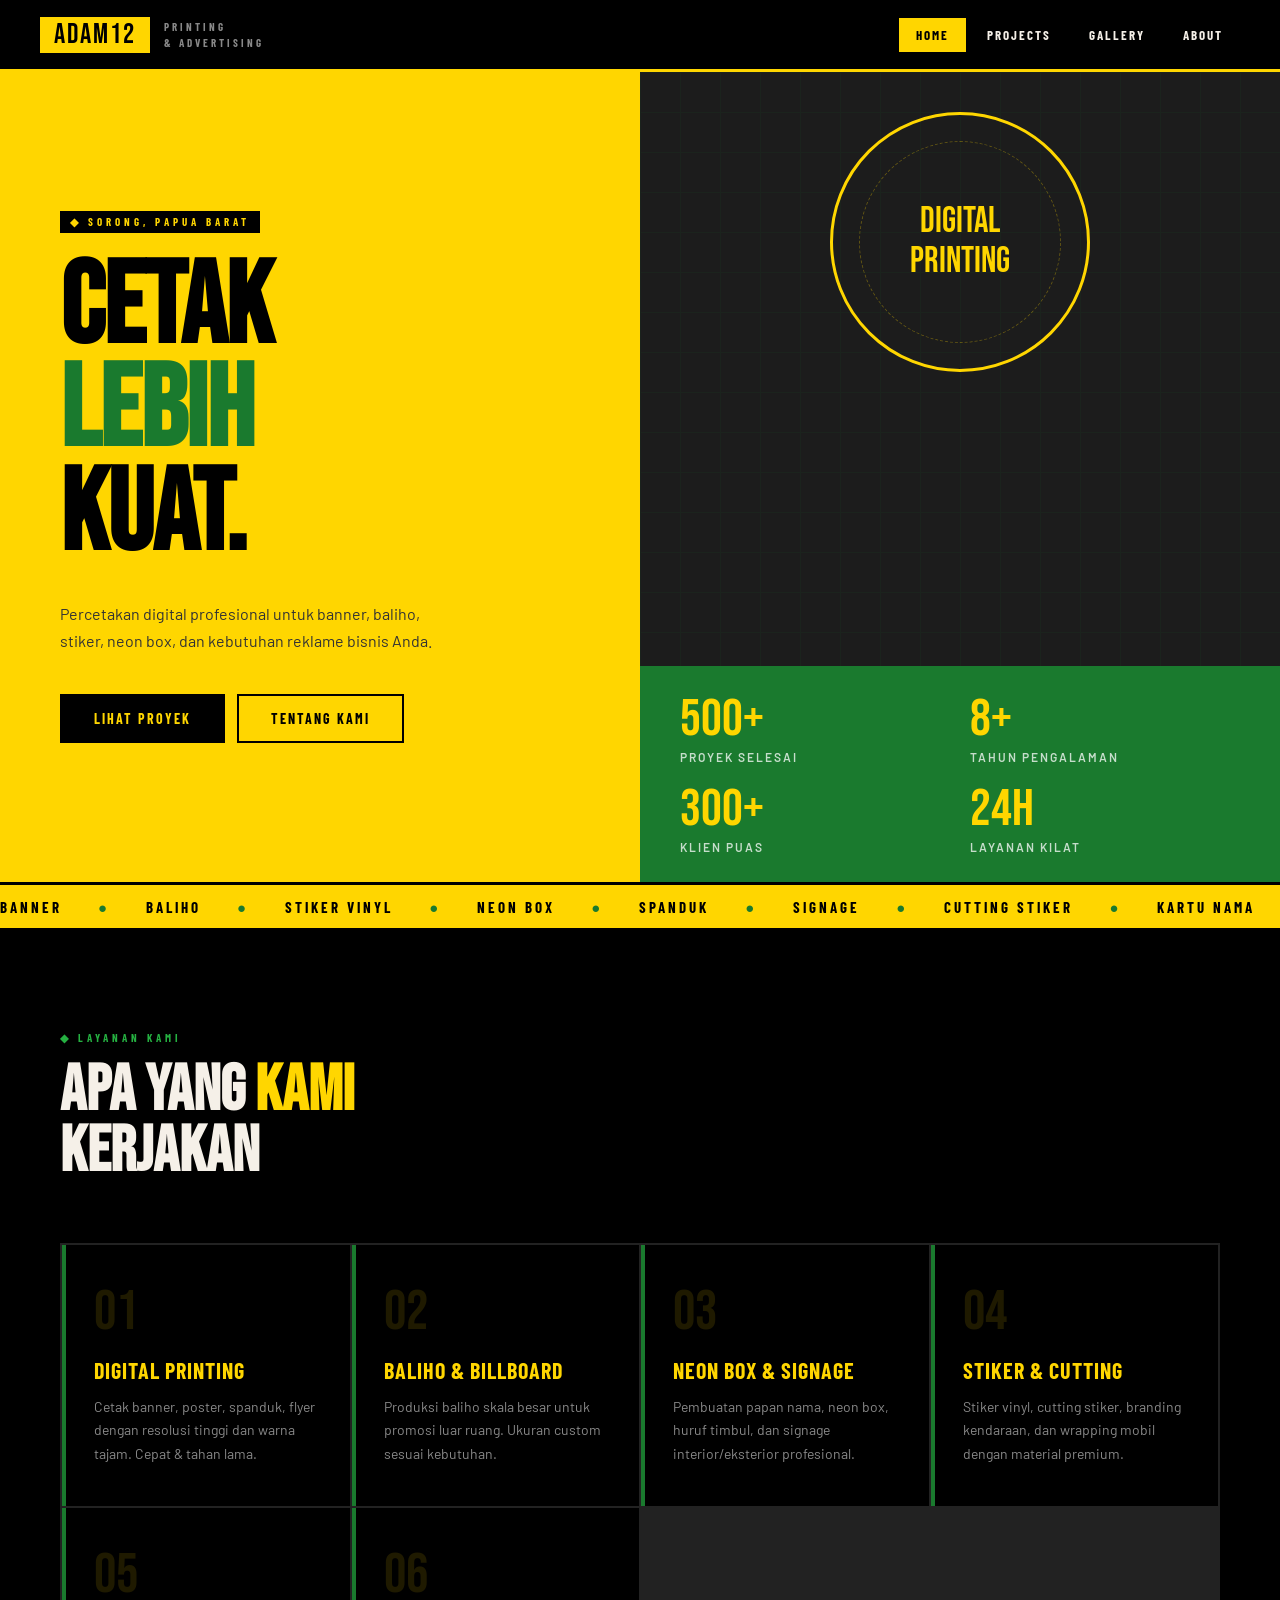
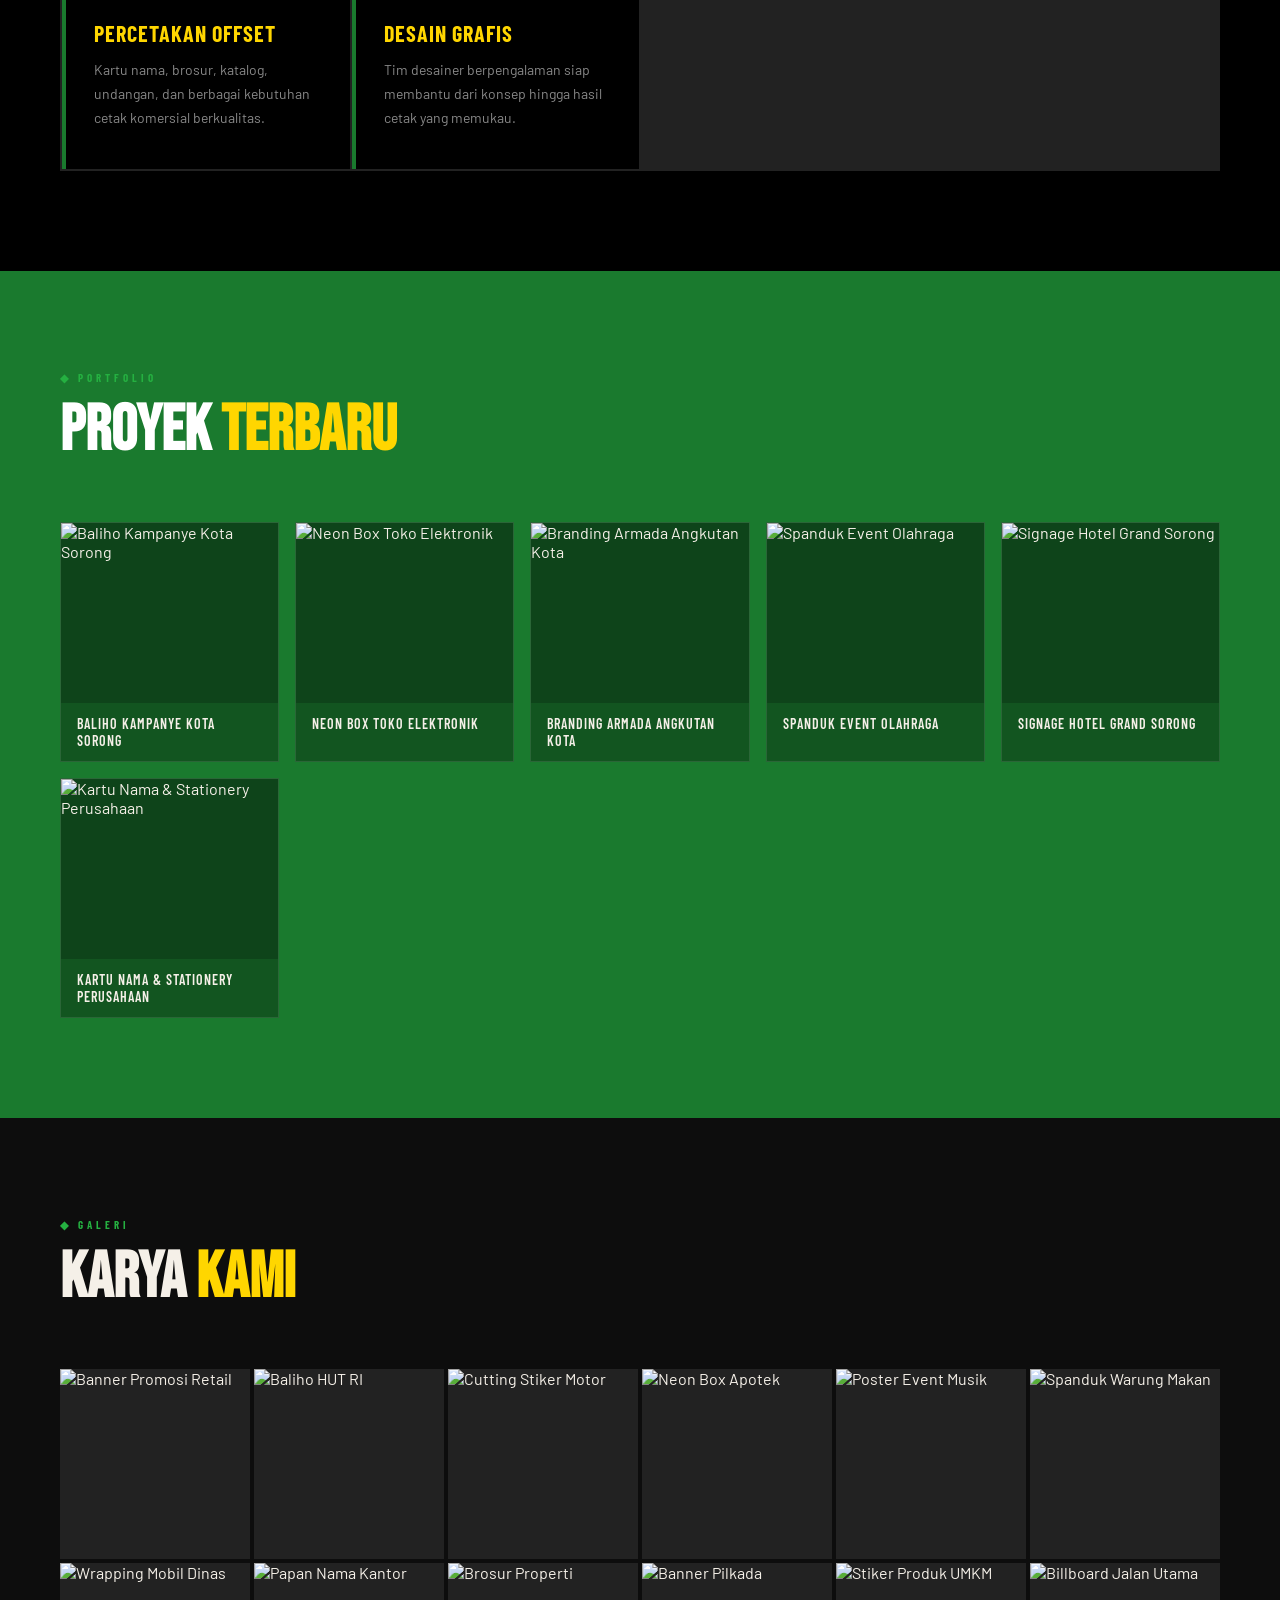
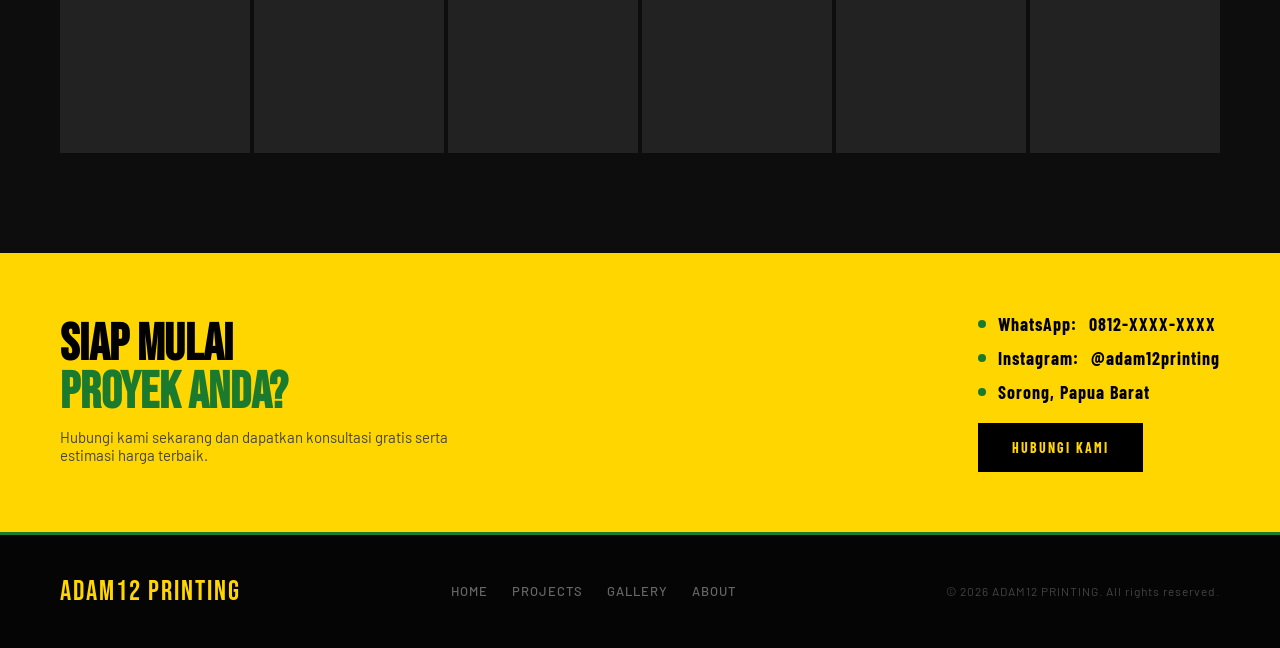
==== commit f90a5684: "Update index.html" ====
--- a/index.html
+++ b/index.html
@@ -10,7 +10,7 @@
   :root {
     --kuning: #FFD600;
     --kuning-gelap: #C9A800;
-    --toska: #38b5ad;
+    --hitam: #000000;
     --hijau: #1A7A2E;
     --hijau-terang: #25B041;
     --putih: #F5F0E8;
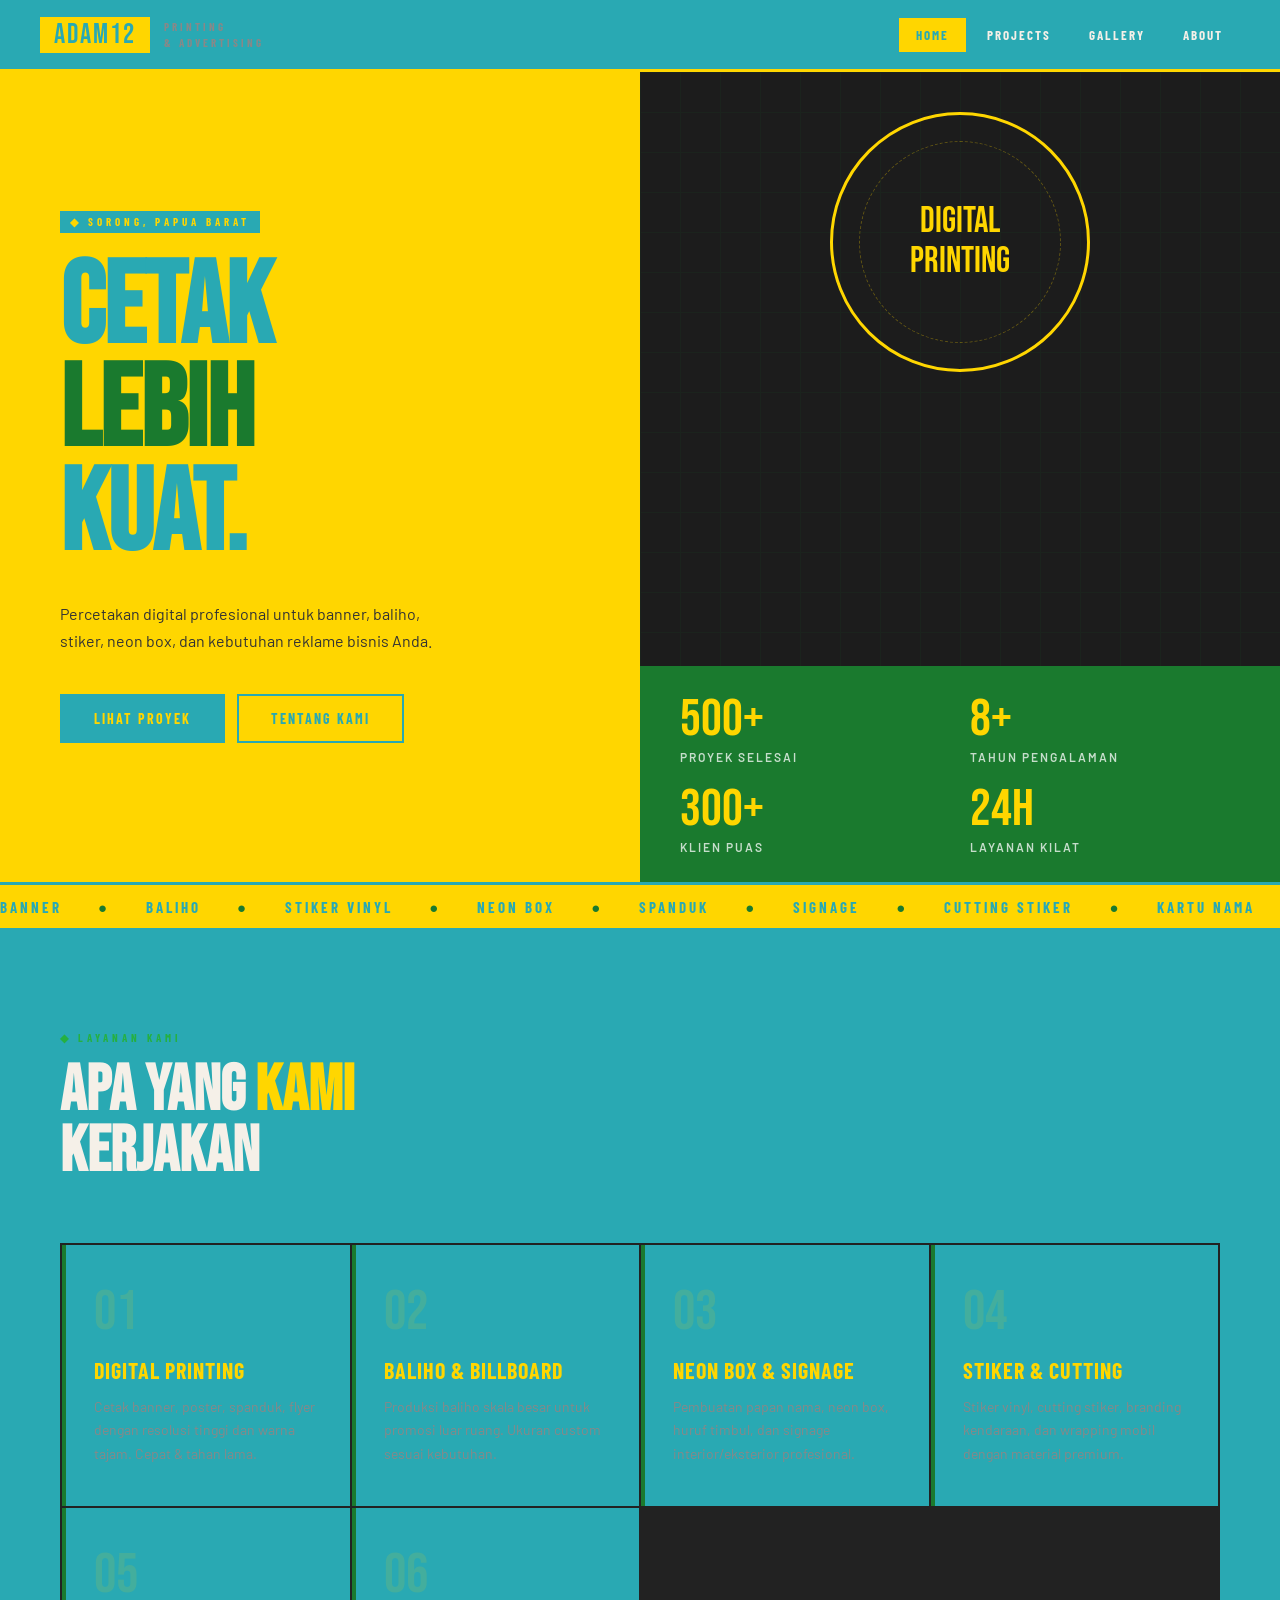
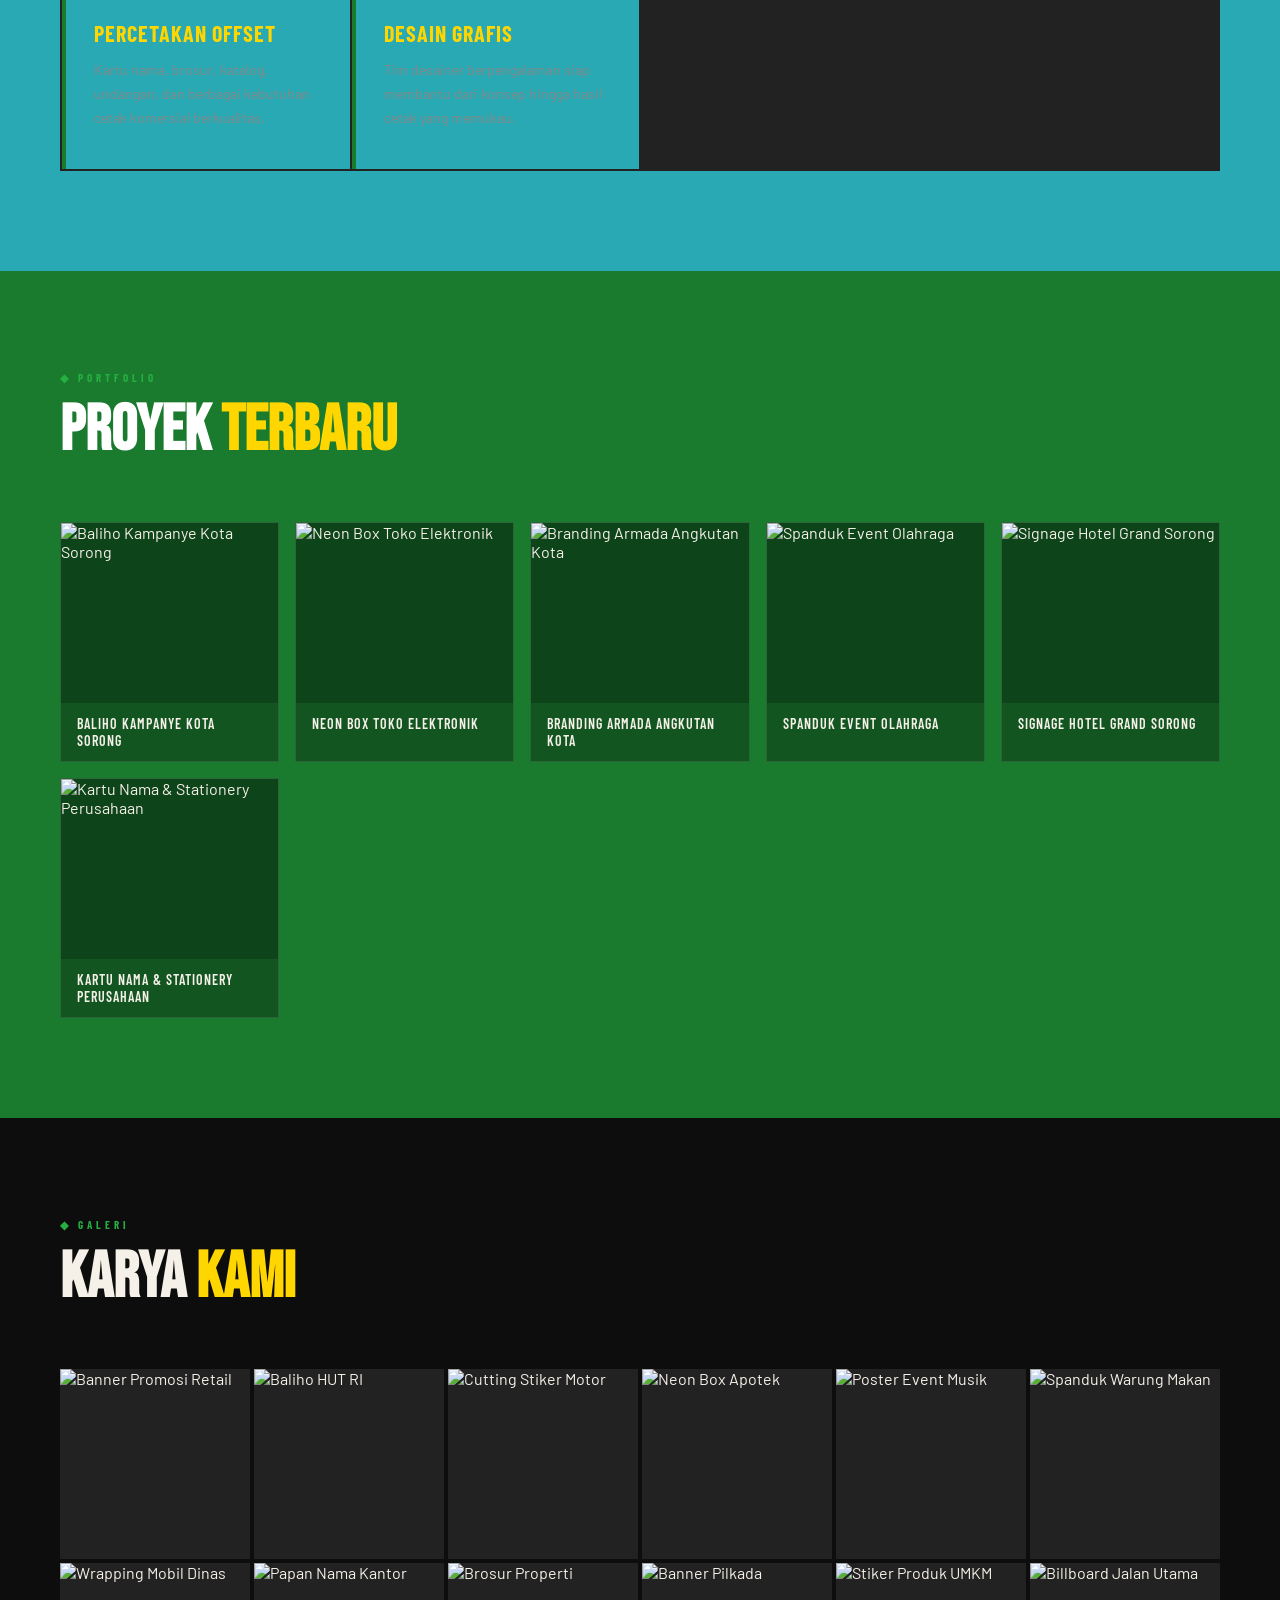
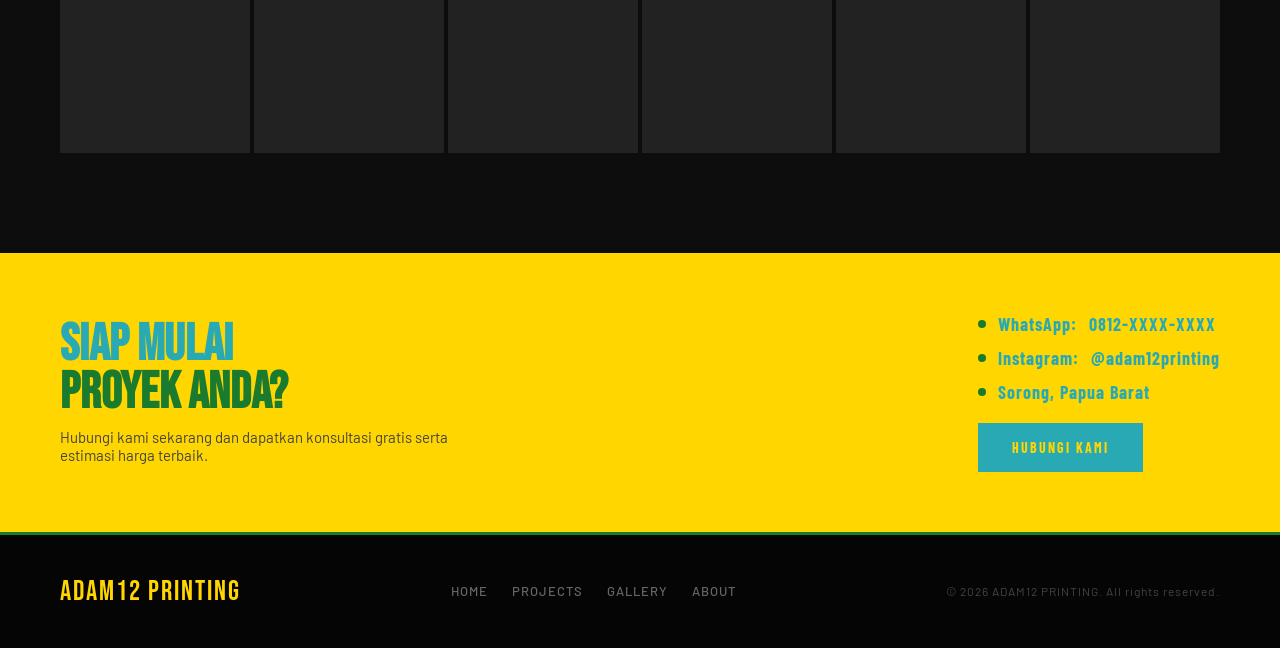
==== commit b7594a5b: "Update index.html" ====
--- a/index.html
+++ b/index.html
@@ -10,7 +10,7 @@
   :root {
     --kuning: #FFD600;
     --kuning-gelap: #C9A800;
-    --hitam: #000000;
+    --hitam: #29a9b3;
     --hijau: #1A7A2E;
     --hijau-terang: #25B041;
     --putih: #F5F0E8;
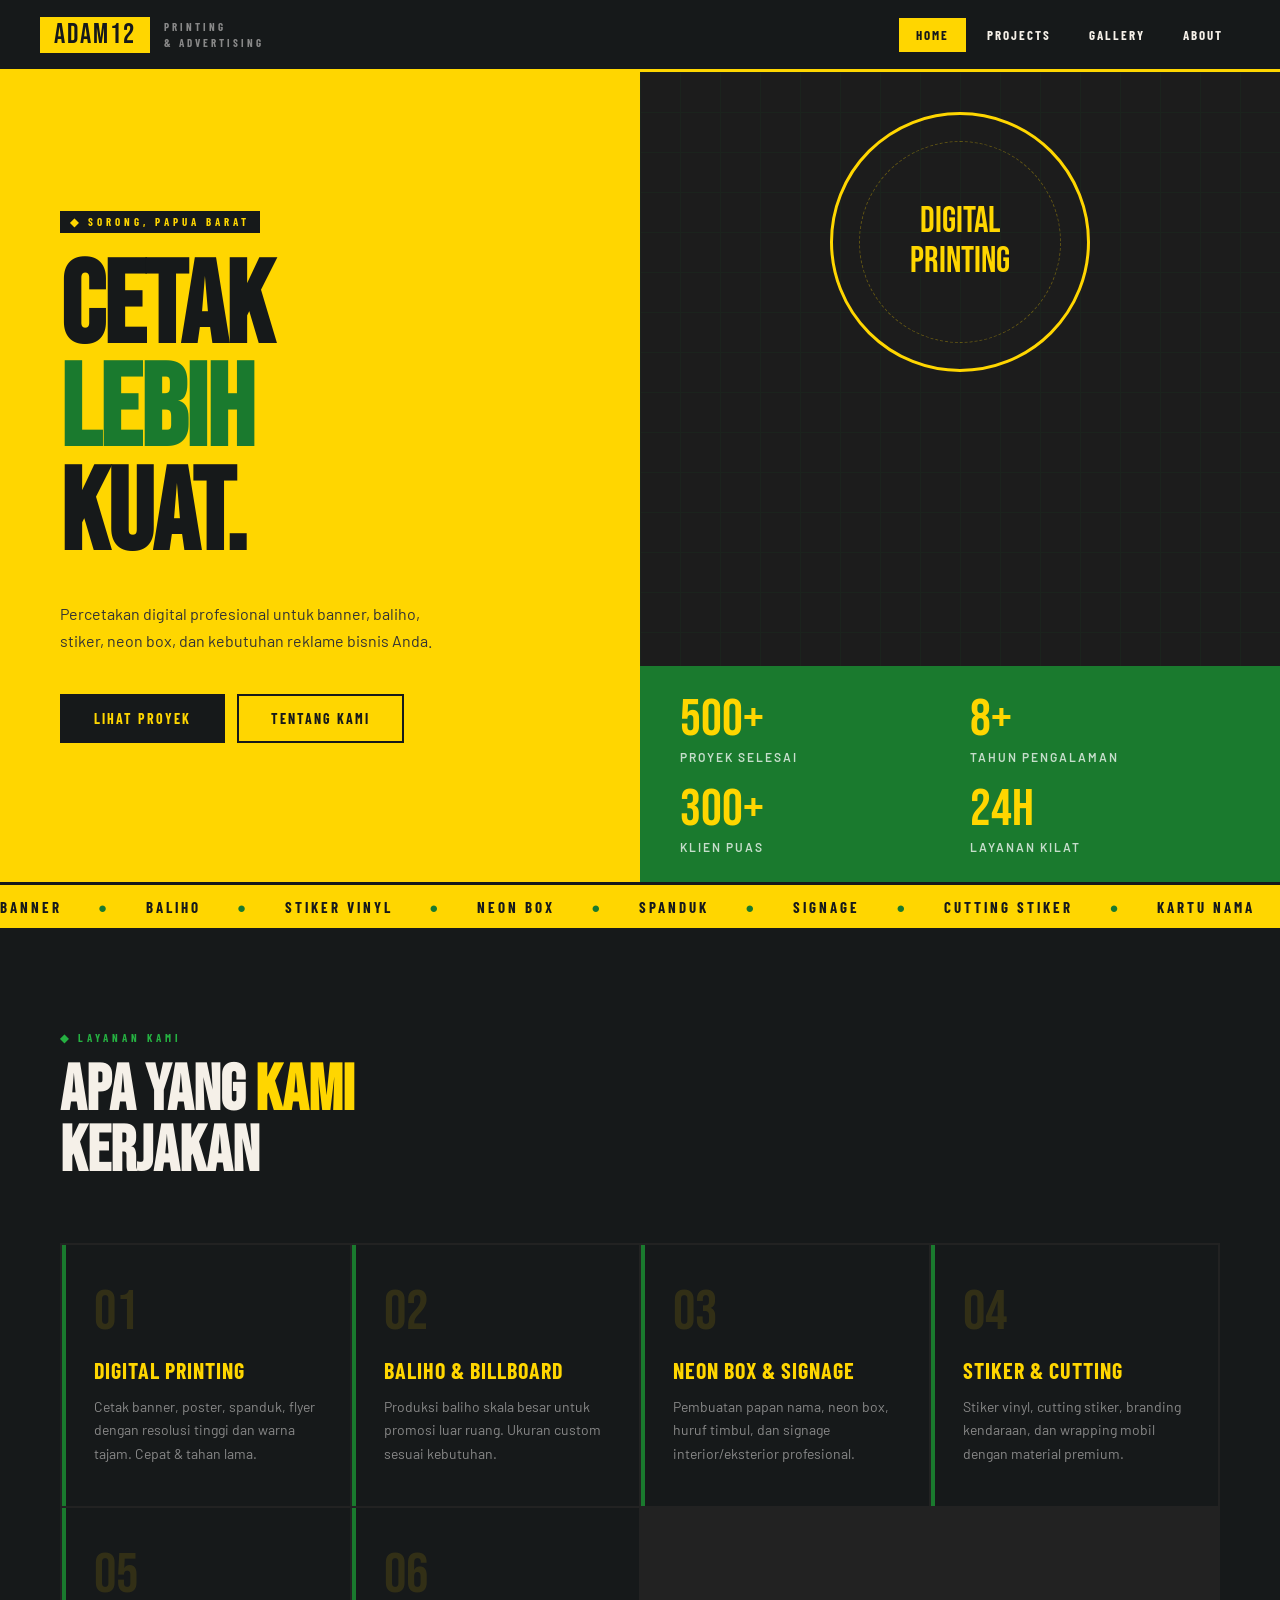
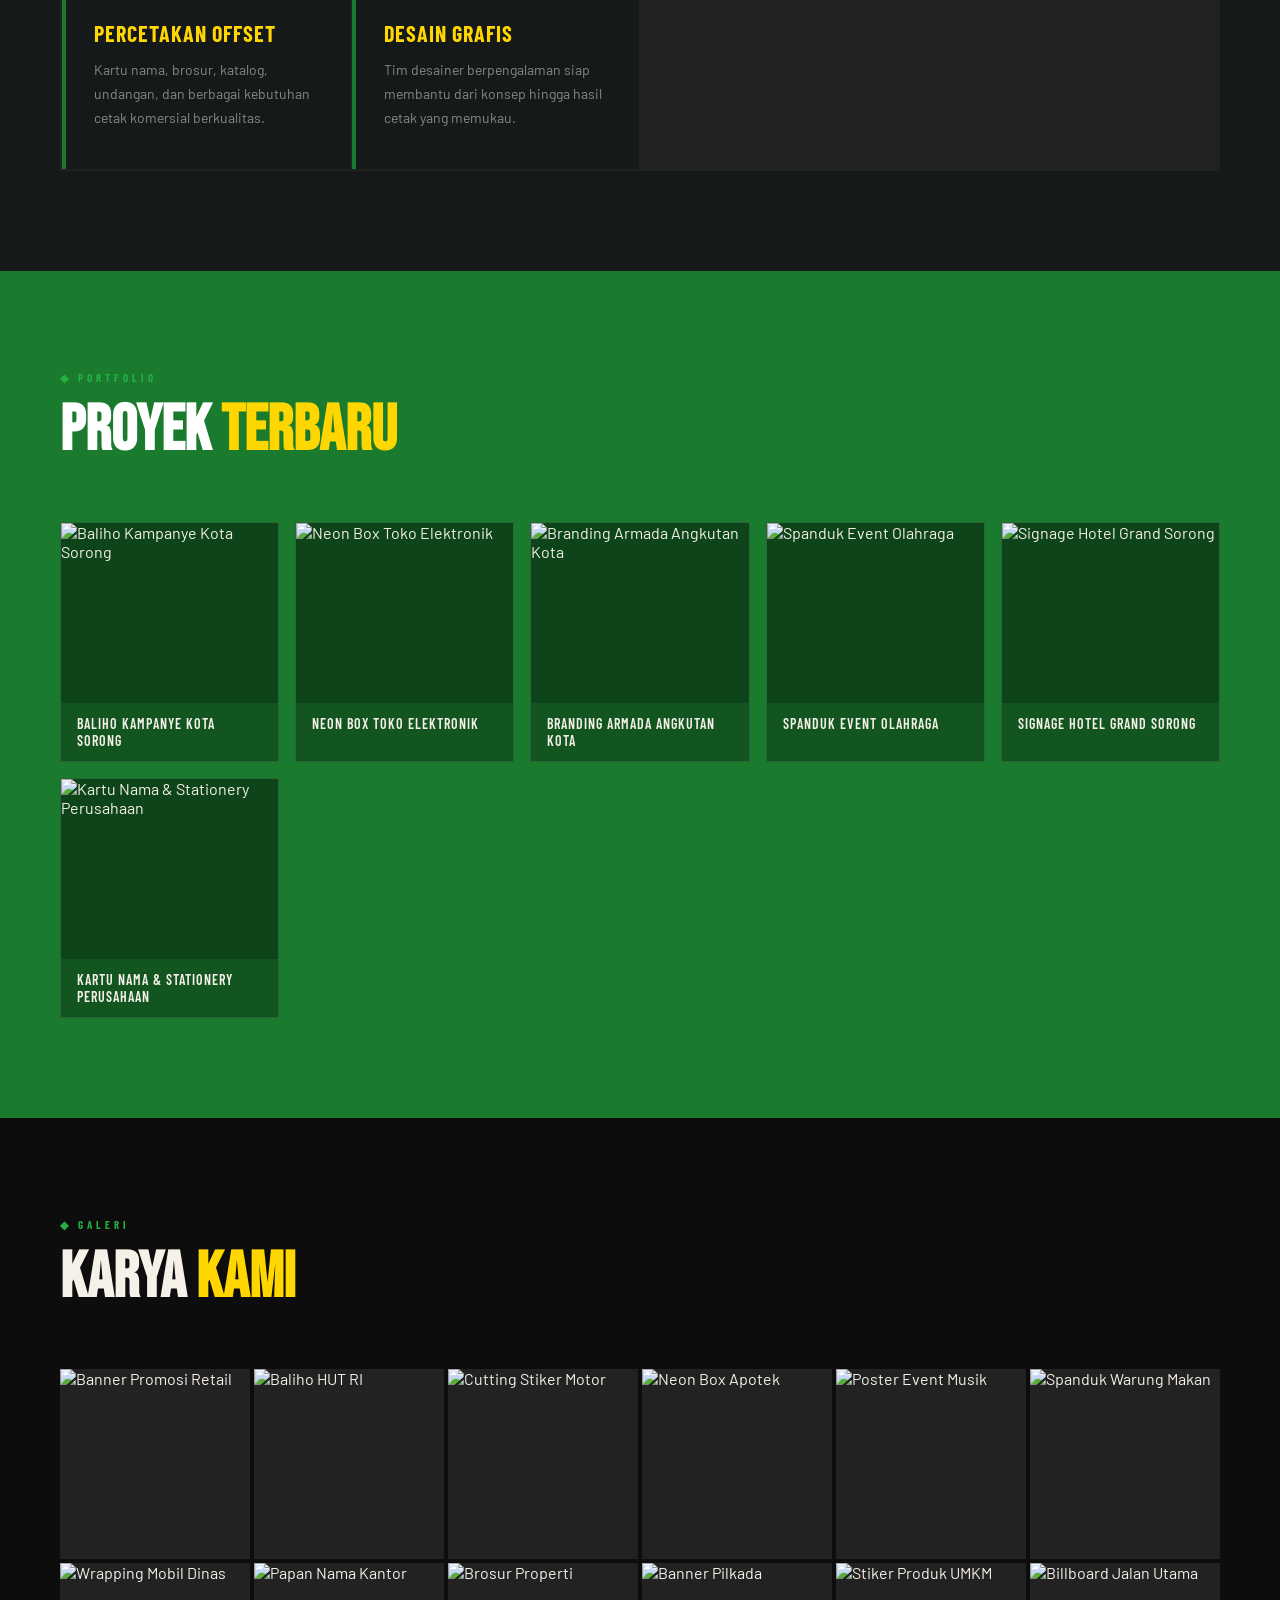
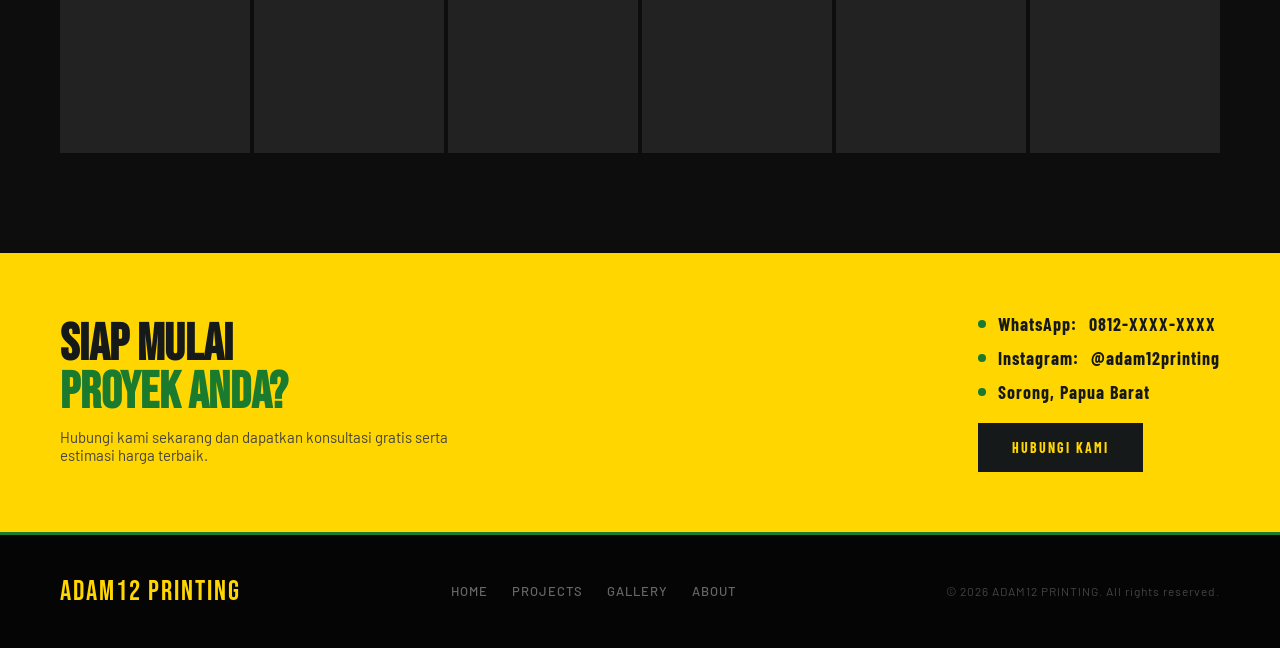
==== commit a016cadc: "Update index.html" ====
--- a/index.html
+++ b/index.html
@@ -10,7 +10,7 @@
   :root {
     --kuning: #FFD600;
     --kuning-gelap: #C9A800;
-    --hitam: #29a9b3;
+    --hitam: #16191a;
     --hijau: #1A7A2E;
     --hijau-terang: #25B041;
     --putih: #F5F0E8;
